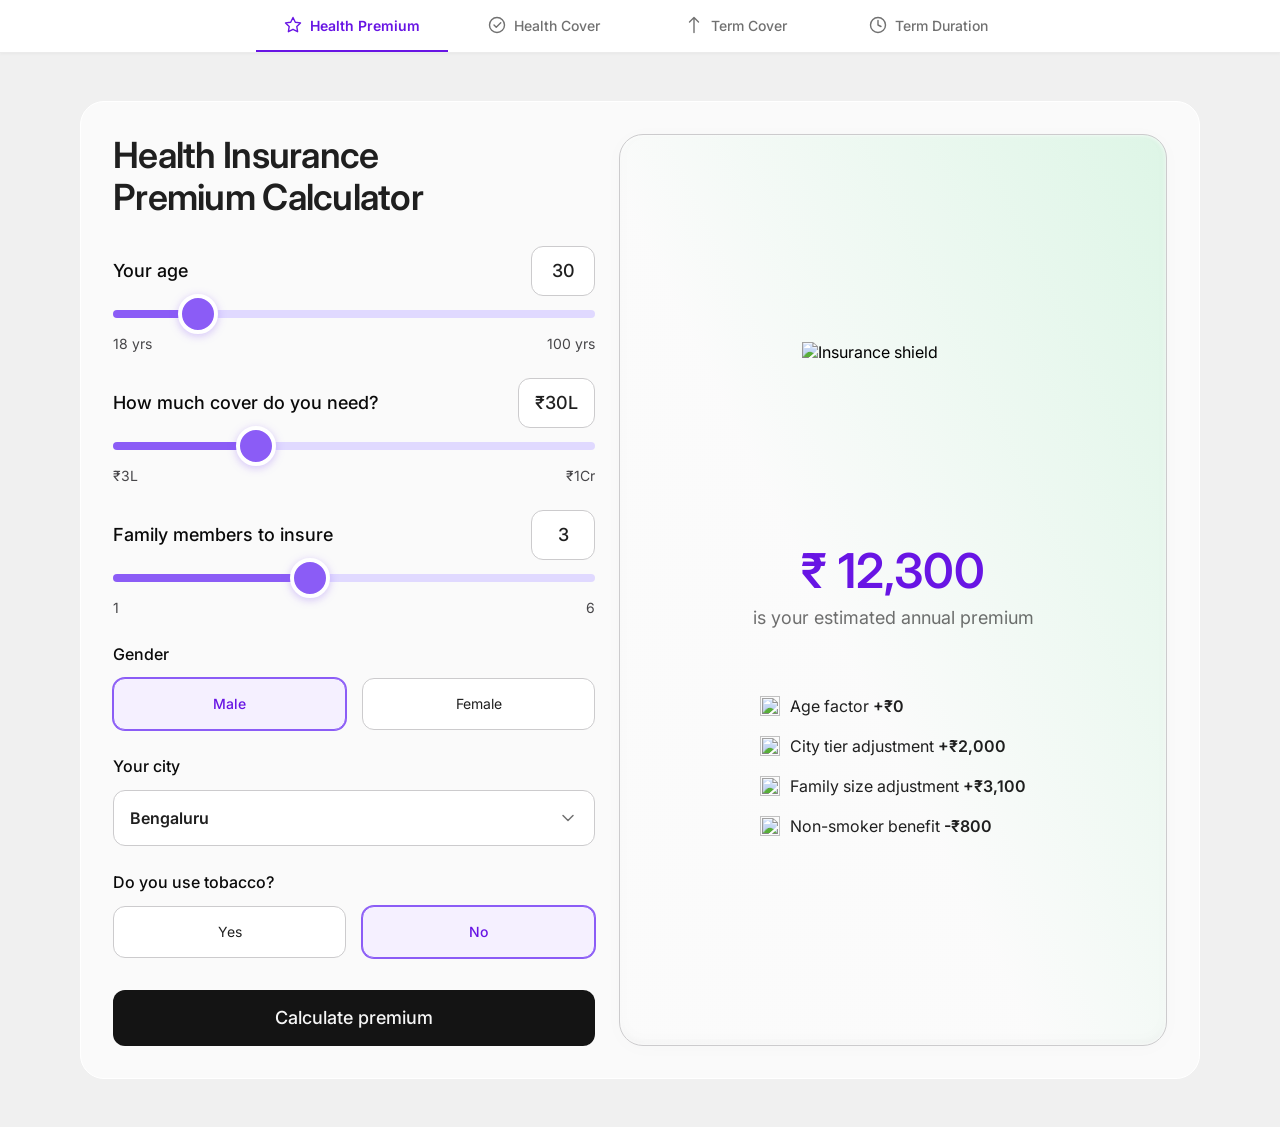
==== index.html @ 154fe6bd "Add tabbed navigation to separate calculators into distinct views Co-authored-by: Cursor <cursoragen" ====
<!DOCTYPE html>
<html lang="en">
<head>
  <meta charset="UTF-8">
  <meta name="viewport" content="width=device-width, initial-scale=1.0">
  <title>Insurance Calculators | Find the Right Cover for You</title>
  <link rel="preconnect" href="https://fonts.googleapis.com">
  <link rel="preconnect" href="https://fonts.gstatic.com" crossorigin>
  <link href="https://fonts.googleapis.com/css2?family=Inter:wght@400;500;600;700&display=swap" rel="stylesheet">
  <link rel="stylesheet" href="fonts.css">
  <link rel="stylesheet" href="styles.css">
</head>
<body>

  <div class="tab-container">
    <nav class="tab-nav">
      <div class="tab-nav-inner">
        <button class="tab-btn active" data-tab="calc1">
          <svg width="18" height="18" viewBox="0 0 18 18" fill="none"><path d="M9 1.5L11.3 6.2L16.5 6.9L12.8 10.5L13.6 15.7L9 13.3L4.4 15.7L5.2 10.5L1.5 6.9L6.7 6.2L9 1.5Z" stroke="currentColor" stroke-width="1.4" stroke-linecap="round" stroke-linejoin="round"/></svg>
          <span>Health Premium</span>
        </button>
        <button class="tab-btn" data-tab="calc2">
          <svg width="18" height="18" viewBox="0 0 18 18" fill="none"><path d="M9 16.5C13.1421 16.5 16.5 13.1421 16.5 9C16.5 4.85786 13.1421 1.5 9 1.5C4.85786 1.5 1.5 4.85786 1.5 9C1.5 13.1421 4.85786 16.5 9 16.5Z" stroke="currentColor" stroke-width="1.4"/><path d="M6 9L8.25 11.25L12.75 6.75" stroke="currentColor" stroke-width="1.4" stroke-linecap="round" stroke-linejoin="round"/></svg>
          <span>Health Cover</span>
        </button>
        <button class="tab-btn" data-tab="calc3">
          <svg width="18" height="18" viewBox="0 0 18 18" fill="none"><path d="M9 1.5V16.5M9 1.5L4.5 6M9 1.5L13.5 6" stroke="currentColor" stroke-width="1.4" stroke-linecap="round" stroke-linejoin="round"/></svg>
          <span>Term Cover</span>
        </button>
        <button class="tab-btn" data-tab="calc4">
          <svg width="18" height="18" viewBox="0 0 18 18" fill="none"><circle cx="9" cy="9" r="7.5" stroke="currentColor" stroke-width="1.4"/><path d="M9 4.5V9L12 10.5" stroke="currentColor" stroke-width="1.4" stroke-linecap="round" stroke-linejoin="round"/></svg>
          <span>Term Duration</span>
        </button>
      </div>
    </nav>

    <div class="tab-content">
  <!-- ========== CALCULATOR 1: Health Insurance Calculator ========== -->
  <section class="calculator-section active" id="calc1">
    <div class="calculator-wrapper">
      <div class="calculator-container">
        <div class="input-panel">
          <h1 class="calculator-title">Health Insurance<br>Premium Calculator</h1>

          <div class="slider-group">
            <div class="slider-header">
              <label class="slider-label">Your age</label>
              <div class="slider-value-box"><span id="c1-ageValue">30</span></div>
            </div>
            <div class="slider-track-wrapper">
              <input type="range" id="c1-ageSlider" min="18" max="100" value="30" class="custom-slider">
            </div>
            <div class="slider-range"><span>18 yrs</span><span>100 yrs</span></div>
          </div>

          <div class="slider-group">
            <div class="slider-header">
              <label class="slider-label">How much cover do you need?</label>
              <div class="slider-value-box"><span id="c1-coverValue">₹30L</span></div>
            </div>
            <div class="slider-track-wrapper">
              <input type="range" id="c1-coverSlider" min="3" max="100" value="30" class="custom-slider">
            </div>
            <div class="slider-range"><span>₹3L</span><span>₹1Cr</span></div>
          </div>

          <div class="slider-group">
            <div class="slider-header">
              <label class="slider-label">Family members to insure</label>
              <div class="slider-value-box"><span id="c1-familyValue">3</span></div>
            </div>
            <div class="slider-track-wrapper">
              <input type="range" id="c1-familySlider" min="1" max="6" value="3" class="custom-slider">
            </div>
            <div class="slider-range"><span>1</span><span>6</span></div>
          </div>

          <div class="option-group">
            <label class="option-label">Gender</label>
            <div class="toggle-buttons">
              <button class="toggle-btn active" data-calc="c1" data-group="gender" data-value="male">Male</button>
              <button class="toggle-btn" data-calc="c1" data-group="gender" data-value="female">Female</button>
            </div>
          </div>

          <div class="option-group">
            <label class="option-label">Your city</label>
            <div class="searchable-select" id="c1-citySelect" data-value="bengaluru">
              <div class="searchable-select-trigger">
                <span class="searchable-select-text">Bengaluru</span>
                <svg class="select-chevron" width="20" height="20" viewBox="0 0 20 20" fill="none"><path d="M5 7.5L10 12.5L15 7.5" stroke="currentColor" stroke-width="1.5" stroke-linecap="round" stroke-linejoin="round"/></svg>
              </div>
              <div class="searchable-select-dropdown">
                <div class="searchable-select-search">
                  <svg width="16" height="16" viewBox="0 0 16 16" fill="none"><circle cx="7" cy="7" r="5.5" stroke="currentColor" stroke-width="1.5"/><path d="M11 11L14 14" stroke="currentColor" stroke-width="1.5" stroke-linecap="round"/></svg>
                  <input type="text" placeholder="Search city..." class="searchable-select-input">
                </div>
                <ul class="searchable-select-options">
                  <li data-value="bengaluru">Bengaluru</li>
                  <li data-value="mumbai">Mumbai</li>
                  <li data-value="delhi">Delhi</li>
                  <li data-value="chennai">Chennai</li>
                  <li data-value="hyderabad">Hyderabad</li>
                  <li data-value="kolkata">Kolkata</li>
                  <li data-value="pune">Pune</li>
                  <li data-value="ahmedabad">Ahmedabad</li>
                  <li data-value="jaipur">Jaipur</li>
                  <li data-value="other">Other</li>
                </ul>
                <p class="searchable-select-no-results">No cities found</p>
              </div>
            </div>
          </div>

          <div class="option-group">
            <label class="option-label">Do you use tobacco?</label>
            <div class="toggle-buttons">
              <button class="toggle-btn" data-calc="c1" data-group="tobacco" data-value="yes">Yes</button>
              <button class="toggle-btn active" data-calc="c1" data-group="tobacco" data-value="no">No</button>
            </div>
          </div>

          <button class="cta-button" data-calc="c1">Calculate premium</button>
        </div>

        <div class="results-panel">
          <div class="results-content">
            <div class="shield-icon">
              <img src="Porting.svg" alt="Insurance shield" width="182" height="182">
            </div>
            <div class="premium-display">
              <p class="premium-amount" id="c1-premiumAmount">₹ 13,700</p>
              <p class="premium-subtitle">is your estimated annual premium</p>
            </div>
            <img class="results-divider" src="divider.svg" alt="">
            <div class="breakdown-list">
              <div class="breakdown-item">
                <img class="breakdown-star" src="star.svg" alt="" width="20" height="20">
                <span class="breakdown-text">Age factor <strong id="c1-ageImpact">+₹2,400</strong></span>
              </div>
              <div class="breakdown-item">
                <img class="breakdown-star" src="star.svg" alt="" width="20" height="20">
                <span class="breakdown-text">City tier adjustment <strong id="c1-cityImpact">+₹1,200</strong></span>
              </div>
              <div class="breakdown-item">
                <img class="breakdown-star" src="star.svg" alt="" width="20" height="20">
                <span class="breakdown-text">Family size adjustment <strong id="c1-familyImpact">+₹3,100</strong></span>
              </div>
              <div class="breakdown-item">
                <img class="breakdown-star" src="star.svg" alt="" width="20" height="20">
                <span class="breakdown-text" id="c1-smokerText">Non-smoker benefit <strong id="c1-smokerImpact">-₹800</strong></span>
              </div>
            </div>
          </div>
        </div>
      </div>
    </div>
  </section>

  <!-- ========== CALCULATOR 2: Health Cover Recommendation ========== -->
  <section class="calculator-section" id="calc2">
    <div class="calculator-wrapper">
      <div class="calculator-container">
        <div class="input-panel">
          <h1 class="calculator-title">Health Cover<br>Recommendation</h1>

          <div class="slider-group">
            <div class="slider-header">
              <label class="slider-label">Your age</label>
              <div class="slider-value-box"><span id="c2-ageValue">30</span></div>
            </div>
            <div class="slider-track-wrapper">
              <input type="range" id="c2-ageSlider" min="18" max="100" value="30" class="custom-slider">
            </div>
            <div class="slider-range"><span>18 yrs</span><span>100 yrs</span></div>
          </div>

          <div class="slider-group">
            <div class="slider-header">
              <label class="slider-label">Annual income</label>
              <div class="slider-value-box"><span id="c2-incomeValue">₹30L</span></div>
            </div>
            <div class="slider-track-wrapper">
              <input type="range" id="c2-incomeSlider" min="1" max="100" value="30" class="custom-slider">
            </div>
            <div class="slider-range"><span>₹1L</span><span>₹1Cr</span></div>
          </div>

          <div class="slider-group">
            <div class="slider-header">
              <label class="slider-label">Family members to cover</label>
              <div class="slider-value-box"><span id="c2-familyValue">2</span></div>
            </div>
            <div class="slider-track-wrapper">
              <input type="range" id="c2-familySlider" min="1" max="6" value="2" class="custom-slider">
            </div>
            <div class="slider-range"><span>1</span><span>6</span></div>
          </div>

          <div class="slider-group">
            <div class="slider-header">
              <label class="slider-label">Current health cover</label>
              <div class="slider-value-box"><span id="c2-existingValue">₹30L</span></div>
            </div>
            <div class="slider-track-wrapper">
              <input type="range" id="c2-existingSlider" min="0" max="100" value="30" class="custom-slider">
            </div>
            <div class="slider-range"><span>₹0</span><span>₹1Cr</span></div>
          </div>

          <div class="slider-group">
            <div class="slider-header">
              <label class="slider-label">Employer-provided cover</label>
              <div class="slider-value-box"><span id="c2-companyValue">₹5L</span></div>
            </div>
            <div class="slider-track-wrapper">
              <input type="range" id="c2-companySlider" min="0" max="100" value="5" class="custom-slider">
            </div>
            <div class="slider-range"><span>₹0</span><span>₹1Cr</span></div>
          </div>

          <div class="option-group">
            <label class="option-label">Your city</label>
            <div class="searchable-select" id="c2-citySelect" data-value="bengaluru">
              <div class="searchable-select-trigger">
                <span class="searchable-select-text">Bengaluru</span>
                <svg class="select-chevron" width="20" height="20" viewBox="0 0 20 20" fill="none"><path d="M5 7.5L10 12.5L15 7.5" stroke="currentColor" stroke-width="1.5" stroke-linecap="round" stroke-linejoin="round"/></svg>
              </div>
              <div class="searchable-select-dropdown">
                <div class="searchable-select-search">
                  <svg width="16" height="16" viewBox="0 0 16 16" fill="none"><circle cx="7" cy="7" r="5.5" stroke="currentColor" stroke-width="1.5"/><path d="M11 11L14 14" stroke="currentColor" stroke-width="1.5" stroke-linecap="round"/></svg>
                  <input type="text" placeholder="Search city..." class="searchable-select-input">
                </div>
                <ul class="searchable-select-options">
                  <li data-value="bengaluru">Bengaluru</li>
                  <li data-value="mumbai">Mumbai</li>
                  <li data-value="delhi">Delhi</li>
                  <li data-value="chennai">Chennai</li>
                  <li data-value="hyderabad">Hyderabad</li>
                  <li data-value="kolkata">Kolkata</li>
                  <li data-value="pune">Pune</li>
                  <li data-value="ahmedabad">Ahmedabad</li>
                  <li data-value="jaipur">Jaipur</li>
                  <li data-value="other">Other</li>
                </ul>
                <p class="searchable-select-no-results">No cities found</p>
              </div>
            </div>
          </div>

          <div class="option-group">
            <label class="option-label">Do you use tobacco?</label>
            <div class="toggle-buttons">
              <button class="toggle-btn" data-calc="c2" data-group="tobacco" data-value="yes">Yes</button>
              <button class="toggle-btn active" data-calc="c2" data-group="tobacco" data-value="no">No</button>
            </div>
          </div>

          <button class="cta-button" data-calc="c2">Get recommendation</button>
        </div>

        <div class="results-panel">
          <div class="results-content">
            <div class="shield-icon">
              <img src="Porting.svg" alt="Insurance shield" width="182" height="182">
            </div>
            <div class="premium-display">
              <p class="premium-amount" id="c2-premiumAmount">₹ 13,700</p>
              <p class="premium-subtitle">is your estimated annual premium</p>
            </div>
            <img class="results-divider" src="divider.svg" alt="">
            <div class="breakdown-list">
              <div class="breakdown-item">
                <img class="breakdown-star" src="star.svg" alt="" width="20" height="20">
                <span class="breakdown-text">Age factor <strong id="c2-ageImpact">+₹2,400</strong></span>
              </div>
              <div class="breakdown-item">
                <img class="breakdown-star" src="star.svg" alt="" width="20" height="20">
                <span class="breakdown-text">City tier adjustment <strong id="c2-cityImpact">+₹1,200</strong></span>
              </div>
              <div class="breakdown-item">
                <img class="breakdown-star" src="star.svg" alt="" width="20" height="20">
                <span class="breakdown-text">Family size adjustment <strong id="c2-familyImpact">+₹3,100</strong></span>
              </div>
              <div class="breakdown-item">
                <img class="breakdown-star" src="star.svg" alt="" width="20" height="20">
                <span class="breakdown-text" id="c2-smokerText">Non-smoker benefit <strong id="c2-smokerImpact">-₹800</strong></span>
              </div>
            </div>
          </div>
        </div>
      </div>
    </div>
  </section>

  <!-- ========== CALCULATOR 3: Term Cover Recommendation ========== -->
  <section class="calculator-section" id="calc3">
    <div class="calculator-wrapper">
      <div class="calculator-container">
        <div class="input-panel">
          <h1 class="calculator-title">Term Cover<br>Recommendation</h1>

          <div class="slider-group">
            <div class="slider-header">
              <label class="slider-label">Your age</label>
              <div class="slider-value-box"><span id="c3-ageValue">30</span></div>
            </div>
            <div class="slider-track-wrapper">
              <input type="range" id="c3-ageSlider" min="18" max="100" value="30" class="custom-slider">
            </div>
            <div class="slider-range"><span>18 yrs</span><span>100 yrs</span></div>
          </div>

          <div class="slider-group">
            <div class="slider-header">
              <label class="slider-label">Annual income</label>
              <div class="slider-value-box"><span id="c3-incomeValue">₹5L</span></div>
            </div>
            <div class="slider-track-wrapper">
              <input type="range" id="c3-incomeSlider" min="0" max="100" value="5" class="custom-slider">
            </div>
            <div class="slider-range"><span>₹0</span><span>₹1Cr</span></div>
          </div>

          <div class="slider-group">
            <div class="slider-header">
              <label class="slider-label">Monthly household expenses</label>
              <div class="slider-value-box"><span id="c3-expensesValue">₹10,000</span></div>
            </div>
            <div class="slider-track-wrapper">
              <input type="range" id="c3-expensesSlider" min="5000" max="100000" value="10000" step="1000" class="custom-slider">
            </div>
            <div class="slider-range"><span>₹5,000</span><span>₹1L</span></div>
          </div>

          <div class="slider-group">
            <div class="slider-header">
              <label class="slider-label">Number of dependents</label>
              <div class="slider-value-box"><span id="c3-dependentsValue">2</span></div>
            </div>
            <div class="slider-track-wrapper">
              <input type="range" id="c3-dependentsSlider" min="1" max="6" value="2" class="custom-slider">
            </div>
            <div class="slider-range"><span>1</span><span>6</span></div>
          </div>

          <div class="slider-group">
            <div class="slider-header">
              <label class="slider-label">Existing term cover</label>
              <div class="slider-value-box"><span id="c3-existingValue">₹30L</span></div>
            </div>
            <div class="slider-track-wrapper">
              <input type="range" id="c3-existingSlider" min="0" max="100" value="30" class="custom-slider">
            </div>
            <div class="slider-range"><span>₹0</span><span>₹1Cr</span></div>
          </div>

          <div class="slider-group">
            <div class="slider-header">
              <label class="slider-label">Outstanding liabilities/loans</label>
              <div class="slider-value-box"><span id="c3-liabilitiesValue">₹2L</span></div>
            </div>
            <div class="slider-track-wrapper">
              <input type="range" id="c3-liabilitiesSlider" min="0" max="100" value="2" class="custom-slider">
            </div>
            <div class="slider-range"><span>₹0</span><span>₹1Cr</span></div>
          </div>

          <div class="option-group">
            <label class="option-label">What are your financial goals?</label>
            <div class="toggle-buttons multi-select-grid">
              <button class="toggle-btn multi-btn active" data-calc="c3" data-group="goals" data-value="education">Education</button>
              <button class="toggle-btn multi-btn" data-calc="c3" data-group="goals" data-value="marriages">Marriages</button>
              <button class="toggle-btn multi-btn" data-calc="c3" data-group="goals" data-value="kids">Kids</button>
              <button class="toggle-btn multi-btn" data-calc="c3" data-group="goals" data-value="others">Others</button>
            </div>
          </div>

          <button class="cta-button" data-calc="c3">Calculate cover</button>
        </div>

        <div class="results-panel">
          <div class="results-content">
            <div class="shield-icon">
              <img src="Porting.svg" alt="Insurance shield" width="182" height="182">
            </div>
            <div class="premium-display">
              <p class="premium-amount" id="c3-premiumAmount">₹ 13,700</p>
              <p class="premium-subtitle">is your estimated annual premium</p>
            </div>
            <img class="results-divider" src="divider.svg" alt="">
            <div class="breakdown-list">
              <div class="breakdown-item">
                <img class="breakdown-star" src="star.svg" alt="" width="20" height="20">
                <span class="breakdown-text">Age factor <strong id="c3-ageImpact">+₹2,400</strong></span>
              </div>
              <div class="breakdown-item">
                <img class="breakdown-star" src="star.svg" alt="" width="20" height="20">
                <span class="breakdown-text">Cover amount adjustment <strong id="c3-cityImpact">+₹1,200</strong></span>
              </div>
              <div class="breakdown-item">
                <img class="breakdown-star" src="star.svg" alt="" width="20" height="20">
                <span class="breakdown-text">Dependent coverage <strong id="c3-familyImpact">+₹3,100</strong></span>
              </div>
              <div class="breakdown-item">
                <img class="breakdown-star" src="star.svg" alt="" width="20" height="20">
                <span class="breakdown-text" id="c3-smokerText">Liability adjustment <strong id="c3-smokerImpact">+₹400</strong></span>
              </div>
            </div>
          </div>
        </div>
      </div>
    </div>
  </section>

  <!-- ========== CALCULATOR 4: Term Duration Helper ========== -->
  <section class="calculator-section" id="calc4">
    <div class="calculator-wrapper">
      <div class="calculator-container">
        <div class="input-panel">
          <h1 class="calculator-title">Term Duration<br>Helper</h1>

          <div class="slider-group">
            <div class="slider-header">
              <label class="slider-label">Your age</label>
              <div class="slider-value-box"><span id="c4-ageValue">30</span></div>
            </div>
            <div class="slider-track-wrapper">
              <input type="range" id="c4-ageSlider" min="18" max="100" value="30" class="custom-slider">
            </div>
            <div class="slider-range"><span>18 yrs</span><span>100 yrs</span></div>
          </div>

          <div class="slider-group">
            <div class="slider-header">
              <label class="slider-label">Number of dependents</label>
              <div class="slider-value-box"><span id="c4-dependentsValue">2</span></div>
            </div>
            <div class="slider-track-wrapper">
              <input type="range" id="c4-dependentsSlider" min="1" max="6" value="2" class="custom-slider">
            </div>
            <div class="slider-range"><span>1</span><span>6</span></div>
          </div>

          <div class="slider-group">
            <div class="slider-header">
              <label class="slider-label">Outstanding liabilities/loans</label>
              <div class="slider-value-box"><span id="c4-liabilitiesValue">₹2L</span></div>
            </div>
            <div class="slider-track-wrapper">
              <input type="range" id="c4-liabilitiesSlider" min="0" max="100" value="2" class="custom-slider">
            </div>
            <div class="slider-range"><span>₹0</span><span>₹1Cr</span></div>
          </div>

          <div class="slider-group">
            <div class="slider-header">
              <label class="slider-label">Annual income</label>
              <div class="slider-value-box"><span id="c4-incomeValue">₹5L</span></div>
            </div>
            <div class="slider-track-wrapper">
              <input type="range" id="c4-incomeSlider" min="0" max="100" value="5" class="custom-slider">
            </div>
            <div class="slider-range"><span>₹0</span><span>₹1Cr</span></div>
          </div>

          <div class="slider-group">
            <div class="slider-header">
              <label class="slider-label">Monthly household expenses</label>
              <div class="slider-value-box"><span id="c4-expensesValue">₹10,000</span></div>
            </div>
            <div class="slider-track-wrapper">
              <input type="range" id="c4-expensesSlider" min="5000" max="100000" value="10000" step="1000" class="custom-slider">
            </div>
            <div class="slider-range"><span>₹5,000</span><span>₹1L</span></div>
          </div>

          <div class="slider-group">
            <div class="slider-header">
              <label class="slider-label">Planned retirement age</label>
              <div class="slider-value-box"><span id="c4-retireValue">55 yrs</span></div>
            </div>
            <div class="slider-track-wrapper">
              <input type="range" id="c4-retireSlider" min="40" max="60" value="55" class="custom-slider">
            </div>
            <div class="slider-range"><span>40 yrs</span><span>60 yrs</span></div>
          </div>

          <button class="cta-button" data-calc="c4">Calculate duration</button>
        </div>

        <div class="results-panel">
          <div class="results-content">
            <div class="shield-icon shield-icon-large">
              <img src="Porting.svg" alt="Insurance shield" width="182" height="182">
            </div>
            <div class="premium-display">
              <p class="premium-amount" id="c4-yearsAmount">25 years</p>
              <p class="premium-subtitle">is your recommended term insurance duration</p>
            </div>
            <img class="results-divider" src="divider.svg" alt="">
            <div class="breakdown-list breakdown-list-duration">
              <div class="breakdown-item">
                <img class="breakdown-star" src="star.svg" alt="" width="20" height="20">
                <span class="breakdown-text" id="c4-point1">Covers your earning years until retirement at <strong>55</strong></span>
              </div>
              <div class="breakdown-item">
                <img class="breakdown-star" src="star.svg" alt="" width="20" height="20">
                <span class="breakdown-text">Secures your dependents while they rely on your income</span>
              </div>
              <div class="breakdown-item">
                <img class="breakdown-star" src="star.svg" alt="" width="20" height="20">
                <span class="breakdown-text">Ensures all outstanding loans are settled within the cover period</span>
              </div>
            </div>
          </div>
        </div>
      </div>
    </div>
  </section>

    </div>
  </div>

  <script src="script.js"></script>
</body>
</html>
---- styles.css ----
/* Font Face - Euclid Circular B */
@font-face {
  font-family: 'Euclid Circular B';
  src: url('Font/EuclidCircularB-Light.ttf') format('truetype');
  font-weight: 300;
  font-style: normal;
}

@font-face {
  font-family: 'Euclid Circular B';
  src: url('Font/EuclidCircularB-LightItalic.ttf') format('truetype');
  font-weight: 300;
  font-style: italic;
}

@font-face {
  font-family: 'Euclid Circular B';
  src: url('Font/EuclidCircularB-Regular.ttf') format('truetype');
  font-weight: 400;
  font-style: normal;
}

@font-face {
  font-family: 'Euclid Circular B';
  src: url('Font/EuclidCircularB-RegularItalic.ttf') format('truetype');
  font-weight: 400;
  font-style: italic;
}

@font-face {
  font-family: 'Euclid Circular B';
  src: url('Font/EuclidCircularB-Medium.ttf') format('truetype');
  font-weight: 500;
  font-style: normal;
}

@font-face {
  font-family: 'Euclid Circular B';
  src: url('Font/EuclidCircularB-MediumItalic.ttf') format('truetype');
  font-weight: 500;
  font-style: italic;
}

@font-face {
  font-family: 'Euclid Circular B';
  src: url('Font/EuclidCircularB-Semibold.ttf') format('truetype');
  font-weight: 600;
  font-style: normal;
}

@font-face {
  font-family: 'Euclid Circular B';
  src: url('Font/EuclidCircularB-SemiboldItalic.ttf') format('truetype');
  font-weight: 600;
  font-style: italic;
}

@font-face {
  font-family: 'Euclid Circular B';
  src: url('Font/EuclidCircularB-Bold.ttf') format('truetype');
  font-weight: 700;
  font-style: normal;
}

@font-face {
  font-family: 'Euclid Circular B';
  src: url('Font/EuclidCircularB-BoldItalic.ttf') format('truetype');
  font-weight: 700;
  font-style: italic;
}

/* Reset & Base */
*,
*::before,
*::after {
  margin: 0;
  padding: 0;
  box-sizing: border-box;
}

:root {
  --primary-200: #8B5CF6;
  --primary-300: #6815E4;
  --primary-50: #E0D9FF;
  --surface-elevated: #FAFAFA;
  --surface-overlay: #FFFFFF;
  --surface-static: #141414;
  --border-secondary: #CCCBCD;
  --text-primary: rgba(0, 0, 0, 0.88);
  --text-secondary: rgba(0, 0, 0, 0.56);
  --text-on-dark: rgba(255, 255, 255, 0.96);
  --font-family: 'Euclid Circular B', 'Inter', sans-serif;
  --radius-xl: 12px;
  --radius-3xl: 20px;
  --radius-4xl: 24px;

  /* Spacing scale */
  --space-4: 4px;
  --space-8: 8px;
  --space-12: 12px;
  --space-16: 16px;
  --space-20: 20px;
  --space-24: 24px;
  --space-32: 32px;
  --space-40: 40px;
}

html {
  scroll-behavior: smooth;
}

body {
  font-family: var(--font-family);
  background: #f0f0f0;
  -webkit-font-smoothing: antialiased;
  -moz-osx-font-smoothing: grayscale;
}

/* ==========================================
   Tab Navigation
   ========================================== */

.tab-container {
  min-height: 100vh;
  display: flex;
  flex-direction: column;
}

.tab-nav {
  position: sticky;
  top: 0;
  z-index: 200;
  background: var(--surface-overlay);
  border-bottom: 1px solid rgba(0, 0, 0, 0.08);
  box-shadow: 0 1px 3px rgba(0, 0, 0, 0.04);
}

.tab-nav-inner {
  display: flex;
  max-width: 800px;
  margin: 0 auto;
  padding: 0 16px;
}

.tab-btn {
  flex: 1;
  display: flex;
  align-items: center;
  justify-content: center;
  gap: 8px;
  padding: 16px 12px;
  background: none;
  border: none;
  border-bottom: 2px solid transparent;
  font-family: var(--font-family);
  font-size: 14px;
  font-weight: 500;
  color: var(--text-secondary);
  cursor: pointer;
  transition: color 0.2s ease, border-color 0.2s ease;
  white-space: nowrap;
  -webkit-tap-highlight-color: transparent;
}

.tab-btn:hover {
  color: var(--text-primary);
}

.tab-btn.active {
  color: var(--primary-300);
  font-weight: 600;
  border-bottom-color: var(--primary-300);
}

.tab-btn svg {
  flex-shrink: 0;
}

.tab-content {
  flex: 1;
}

/* ==========================================
   Section Layout
   ========================================== */

.calculator-section {
  display: none;
  align-items: center;
  justify-content: center;
  min-height: calc(100vh - 55px);
  padding: 48px 24px;
}

.calculator-section.active {
  display: flex;
}

/* ==========================================
   Main Container
   ========================================== */

.calculator-wrapper {
  width: 100%;
  max-width: 1120px;
}

.calculator-container {
  display: flex;
  gap: var(--space-24);
  align-items: stretch;
  padding: var(--space-32);
  background: var(--surface-elevated);
  border: 1px solid white;
  border-radius: var(--radius-4xl);
  backdrop-filter: blur(24px);
}

/* ==========================================
   Left Panel — Inputs
   ========================================== */

.input-panel {
  flex: 1;
  display: flex;
  flex-direction: column;
  gap: var(--space-24);
  min-width: 0;
}

.calculator-title {
  font-size: 36px;
  font-weight: 600;
  line-height: 42px;
  color: var(--text-primary);
  letter-spacing: -0.02em;
  margin-bottom: var(--space-4);
}

/* ==========================================
   Slider Groups
   ========================================== */

.slider-group {
  display: flex;
  flex-direction: column;
  gap: var(--space-4);
}

.slider-header {
  display: flex;
  align-items: center;
  justify-content: space-between;
  gap: var(--space-16);
  min-height: 50px;
}

.slider-label {
  font-size: 18px;
  font-weight: 500;
  line-height: 24px;
  color: #0A0A0A;
}

.slider-value-box {
  display: flex;
  align-items: center;
  justify-content: center;
  padding: 10px 16px;
  height: 50px;
  min-width: 64px;
  background: var(--surface-overlay);
  border: 1px solid var(--border-secondary);
  border-radius: var(--radius-xl);
  font-size: 18px;
  font-weight: 500;
  line-height: 24px;
  color: var(--text-primary);
  white-space: nowrap;
}

/* ==========================================
   Custom Range Slider
   ========================================== */

.slider-track-wrapper {
  padding: 10px 0;
  display: flex;
  align-items: center;
}

.custom-slider {
  -webkit-appearance: none;
  appearance: none;
  width: 100%;
  height: 8px;
  border-radius: var(--radius-3xl);
  outline: none;
  cursor: pointer;
  background: linear-gradient(
    to right,
    var(--primary-200) 0%,
    var(--primary-200) var(--slider-progress, 15%),
    var(--primary-50) var(--slider-progress, 15%),
    var(--primary-50) 100%
  );
}

.custom-slider::-webkit-slider-thumb {
  -webkit-appearance: none;
  appearance: none;
  width: 40px;
  height: 40px;
  border-radius: 50%;
  background: var(--primary-200);
  cursor: pointer;
  border: 4px solid white;
  box-shadow: 0 2px 8px rgba(139, 92, 246, 0.35);
  transition: box-shadow 0.2s ease;
}

.custom-slider::-webkit-slider-thumb:hover {
  box-shadow: 0 2px 14px rgba(139, 92, 246, 0.5);
}

.custom-slider::-webkit-slider-thumb:active {
  box-shadow: 0 2px 18px rgba(139, 92, 246, 0.65);
}

.custom-slider::-moz-range-thumb {
  width: 40px;
  height: 40px;
  border-radius: 50%;
  background: var(--primary-200);
  cursor: pointer;
  border: 4px solid white;
  box-shadow: 0 2px 8px rgba(139, 92, 246, 0.35);
}

.custom-slider::-moz-range-track {
  height: 8px;
  border-radius: var(--radius-3xl);
  background: var(--primary-50);
}

.custom-slider::-moz-range-progress {
  height: 8px;
  border-radius: var(--radius-3xl);
  background: var(--primary-200);
}

.slider-range {
  display: flex;
  justify-content: space-between;
  font-size: 14px;
  font-weight: 400;
  line-height: 20px;
  color: #474649;
  padding-top: 2px;
}

/* ==========================================
   Option Groups (Gender, Tobacco, City)
   ========================================== */

.option-group {
  display: flex;
  flex-direction: column;
  gap: var(--space-12);
}

.option-label {
  font-size: 16px;
  font-weight: 500;
  line-height: 24px;
  color: #0A0A0A;
}

.toggle-buttons {
  display: flex;
  gap: var(--space-16);
}

.toggle-btn {
  flex: 1;
  height: 52px;
  display: flex;
  align-items: center;
  justify-content: center;
  background: var(--surface-overlay);
  border: 1px solid var(--border-secondary);
  border-radius: var(--radius-xl);
  font-family: var(--font-family);
  font-size: 14px;
  font-weight: 400;
  line-height: 20px;
  color: var(--text-primary);
  cursor: pointer;
  transition: all 0.2s ease;
}

.toggle-btn:hover {
  border-color: var(--primary-200);
  background: #faf8ff;
}

.toggle-btn.active {
  border-color: var(--primary-200);
  background: #F5F0FF;
  color: var(--primary-300);
  font-weight: 500;
  box-shadow: 0 0 0 1px var(--primary-200);
}

/* Multi-select grid (future goals) */
.multi-select-grid {
  display: grid;
  grid-template-columns: 1fr 1fr;
  gap: var(--space-12);
}

.multi-btn {
  height: 46px;
  font-size: 14px;
}

/* ==========================================
   Select / Dropdown
   ========================================== */

.searchable-select {
  position: relative;
  width: 100%;
  z-index: 10;
}

.searchable-select.open {
  z-index: 50;
}

.searchable-select-trigger {
  display: flex;
  align-items: center;
  gap: 12px;
  width: 100%;
  height: 56px;
  padding: 0 16px;
  background: var(--surface-overlay);
  border: 1px solid var(--border-secondary);
  border-radius: var(--radius-xl);
  cursor: pointer;
  transition: border-color 0.2s ease, box-shadow 0.2s ease;
  -webkit-tap-highlight-color: transparent;
}

.searchable-select-trigger:hover {
  border-color: var(--primary-200);
}

.searchable-select.open .searchable-select-trigger {
  border-color: var(--primary-200);
  box-shadow: 0 0 0 1px var(--primary-200);
  border-bottom-left-radius: 0;
  border-bottom-right-radius: 0;
}

.searchable-select-text {
  flex: 1;
  min-width: 0;
  font-family: var(--font-family);
  font-size: 16px;
  font-weight: 600;
  line-height: 56px;
  color: var(--text-primary);
  overflow: hidden;
  text-overflow: ellipsis;
  white-space: nowrap;
}

.searchable-select-trigger .select-chevron {
  flex-shrink: 0;
  display: block;
  width: 20px;
  height: 20px;
  color: var(--text-secondary);
  transition: transform 0.25s ease, color 0.2s ease;
}

.searchable-select.open .searchable-select-trigger .select-chevron {
  transform: rotate(180deg);
  color: var(--primary-300);
}

.searchable-select-dropdown {
  display: none;
  position: absolute;
  top: 100%;
  left: -1px;
  right: -1px;
  background: var(--surface-overlay);
  border: 1px solid var(--primary-200);
  border-top: 1px solid rgba(0, 0, 0, 0.06);
  border-bottom-left-radius: var(--radius-xl);
  border-bottom-right-radius: var(--radius-xl);
  box-shadow: 0 12px 32px rgba(0, 0, 0, 0.1), 0 2px 6px rgba(0, 0, 0, 0.06);
  z-index: 100;
  overflow: hidden;
}

.searchable-select.open .searchable-select-dropdown {
  display: block;
  animation: dropdownSlideIn 0.2s ease;
}

@keyframes dropdownSlideIn {
  from { opacity: 0; transform: translateY(-2px); }
  to { opacity: 1; transform: translateY(0); }
}

.searchable-select-search {
  display: flex;
  align-items: center;
  gap: 10px;
  padding: 12px 16px;
  border-bottom: 1px solid rgba(0, 0, 0, 0.06);
  background: var(--surface-elevated);
  color: var(--text-secondary);
}

.searchable-select-search svg {
  flex-shrink: 0;
  opacity: 0.5;
}

.searchable-select-input {
  flex: 1;
  border: none;
  outline: none;
  background: transparent;
  font-family: var(--font-family);
  font-size: 14px;
  font-weight: 500;
  line-height: 20px;
  color: var(--text-primary);
}

.searchable-select-input::placeholder {
  color: var(--text-secondary);
  font-weight: 400;
}

.searchable-select-options {
  list-style: none;
  margin: 0;
  padding: 4px 0;
  max-height: 220px;
  overflow-y: auto;
}

.searchable-select-options li {
  display: flex;
  align-items: center;
  padding: 12px 16px;
  font-family: var(--font-family);
  font-size: 15px;
  font-weight: 500;
  color: var(--text-primary);
  cursor: pointer;
  transition: background-color 0.12s ease, color 0.12s ease;
  position: relative;
  -webkit-tap-highlight-color: transparent;
}

.searchable-select-options li:hover {
  background-color: var(--primary-50);
}

.searchable-select-options li:active {
  background-color: var(--primary-50);
}

.searchable-select-options li.selected {
  color: var(--primary-300);
  font-weight: 600;
  background-color: rgba(139, 92, 246, 0.06);
}

.searchable-select-options li.selected::after {
  content: '';
  position: absolute;
  right: 16px;
  width: 16px;
  height: 16px;
  background-image: url("data:image/svg+xml,%3Csvg xmlns='http://www.w3.org/2000/svg' width='16' height='16' viewBox='0 0 16 16' fill='none'%3E%3Cpath d='M3.5 8.5L6.5 11.5L12.5 5' stroke='%236815E4' stroke-width='1.8' stroke-linecap='round' stroke-linejoin='round'/%3E%3C/svg%3E");
  background-repeat: no-repeat;
  background-position: center;
}

.searchable-select-options li.hidden {
  display: none;
}

.searchable-select-no-results {
  padding: 20px 16px;
  text-align: center;
  font-family: var(--font-family);
  font-size: 14px;
  color: var(--text-secondary);
  display: none;
}

.searchable-select-options::-webkit-scrollbar {
  width: 5px;
}

.searchable-select-options::-webkit-scrollbar-track {
  background: transparent;
  margin: 4px 0;
}

.searchable-select-options::-webkit-scrollbar-thumb {
  background: var(--border-secondary);
  border-radius: 10px;
}

/* ==========================================
   CTA Button
   ========================================== */

.cta-button {
  width: 100%;
  height: 56px;
  display: flex;
  align-items: center;
  justify-content: center;
  background: var(--surface-static);
  border: none;
  border-radius: var(--radius-xl);
  font-family: var(--font-family);
  font-size: 18px;
  font-weight: 500;
  line-height: 28px;
  color: var(--text-on-dark);
  cursor: pointer;
  margin-top: var(--space-8);
  transition: all 0.2s ease;
}

.cta-button:hover {
  background: #2a2a2a;
  transform: translateY(-1px);
  box-shadow: 0 4px 12px rgba(0, 0, 0, 0.15);
}

.cta-button:active {
  transform: translateY(0);
  box-shadow: none;
}

/* ==========================================
   Right Panel — Results
   ========================================== */

.results-panel {
  flex: 1;
  display: flex;
  flex-direction: column;
  align-items: center;
  justify-content: center;
  padding: var(--space-32);
  border: 1px solid var(--border-secondary);
  border-radius: var(--radius-4xl);
  background: linear-gradient(244deg, rgba(74, 222, 128, 0.16) 0%, rgba(255, 255, 255, 0.16) 58%);
  box-shadow:
    0px 2px 20px 0px rgba(0, 0, 0, 0.02),
    inset 0px 0px 4px 0px rgba(255, 255, 255, 0.88),
    inset 0px -4px 16px 0px rgba(0, 0, 0, 0.02),
    inset 0px -4px 4px 0px rgba(0, 0, 0, 0.02);
  min-width: 0;
}

.results-content {
  display: flex;
  flex-direction: column;
  align-items: center;
  width: 100%;
}

/* Shield Icon */
.shield-icon {
  display: flex;
  align-items: center;
  justify-content: center;
  margin-bottom: var(--space-20);
}

.shield-icon img {
  width: 182px;
  height: 182px;
  object-fit: contain;
}

.shield-icon-large img {
  width: 200px;
  height: 200px;
}

/* Premium Display */
.premium-display {
  display: flex;
  flex-direction: column;
  align-items: center;
  gap: var(--space-8);
  margin-bottom: var(--space-32);
}

.premium-amount {
  font-size: 48px;
  font-weight: 600;
  line-height: 54px;
  color: var(--primary-300);
  transition: all 0.3s ease;
}

.premium-amount.updating {
  transform: scale(1.05);
  opacity: 0.7;
}

.premium-subtitle {
  font-size: 18px;
  font-weight: 400;
  line-height: 24px;
  color: var(--text-secondary);
  text-align: center;
}

/* Divider */
.results-divider {
  display: block;
  width: 100%;
  max-width: 344px;
  height: auto;
  margin-bottom: var(--space-32);
}

/* Breakdown List */
.breakdown-list {
  display: flex;
  flex-direction: column;
  gap: var(--space-16);
  align-self: center;
}

.breakdown-list-duration {
  gap: var(--space-20);
}

.breakdown-item {
  display: flex;
  align-items: flex-start;
  gap: 10px;
}

.breakdown-star {
  flex-shrink: 0;
  width: 20px;
  height: 20px;
  margin-top: 2px;
  object-fit: contain;
}

.breakdown-text {
  font-size: 16px;
  font-weight: 400;
  line-height: 24px;
  color: var(--text-primary);
}

.breakdown-text strong {
  font-weight: 600;
}

/* ==========================================
   Responsive — Tablet
   ========================================== */

@media (max-width: 900px) {
  .calculator-section {
    padding: 24px 16px;
    min-height: auto;
    align-items: flex-start;
  }

  .tab-btn {
    padding: 14px 8px;
    font-size: 13px;
  }

  .calculator-container {
    flex-direction: column;
    padding: var(--space-24);
    gap: var(--space-24);
  }

  .results-panel {
    padding: var(--space-32) var(--space-24);
  }

  .calculator-title {
    font-size: 28px;
    line-height: 34px;
    margin-bottom: 0;
  }

  .premium-amount {
    font-size: 40px;
    line-height: 48px;
  }

  .slider-label {
    font-size: 16px;
  }

  .slider-value-box {
    height: 46px;
    font-size: 16px;
    min-width: 58px;
  }

  .searchable-select-options li {
    padding: 13px 16px;
    min-height: 46px;
  }
}

/* ==========================================
   Responsive — Mobile
   ========================================== */

@media (max-width: 480px) {
  .tab-btn span {
    display: none;
  }

  .tab-btn {
    padding: 14px 16px;
    gap: 0;
  }

  .tab-btn svg {
    width: 22px;
    height: 22px;
  }

  .calculator-section {
    padding: 16px 12px;
  }

  .calculator-container {
    padding: var(--space-16);
    gap: var(--space-16);
  }

  .input-panel {
    gap: var(--space-20);
  }

  .toggle-buttons {
    gap: var(--space-12);
  }

  .multi-select-grid {
    gap: var(--space-8);
  }

  .calculator-title {
    font-size: 24px;
    line-height: 30px;
  }

  .premium-amount {
    font-size: 32px;
    line-height: 40px;
  }

  .breakdown-text {
    font-size: 14px;
    line-height: 20px;
  }

  .results-divider {
    max-width: 100%;
  }

  .slider-label {
    font-size: 14px;
  }

  .slider-value-box {
    font-size: 14px;
    padding: 8px 12px;
    height: 42px;
    min-width: 50px;
  }

  .slider-range {
    font-size: 13px;
  }

  .toggle-btn {
    height: 48px;
    font-size: 14px;
    min-width: 48px;
  }

  .multi-btn {
    height: 46px;
    min-width: 48px;
  }

  .searchable-select-trigger {
    height: 52px;
    padding: 0 14px;
  }

  .searchable-select-text {
    font-size: 15px;
    line-height: 52px;
  }

  .searchable-select-search {
    padding: 14px 14px;
  }

  .searchable-select-input {
    font-size: 16px;
  }

  .searchable-select-options li {
    padding: 14px 14px;
    font-size: 15px;
    min-height: 48px;
  }

  .searchable-select-options li.selected::after {
    right: 14px;
  }

  .cta-button {
    height: 52px;
    font-size: 16px;
  }

  .premium-subtitle {
    font-size: 15px;
  }

  .shield-icon img {
    width: 140px;
    height: 140px;
  }

  .shield-icon-large img {
    width: 150px;
    height: 150px;
  }

  .premium-display {
    margin-bottom: var(--space-24);
  }

  .results-divider {
    margin-bottom: var(--space-24);
  }
}
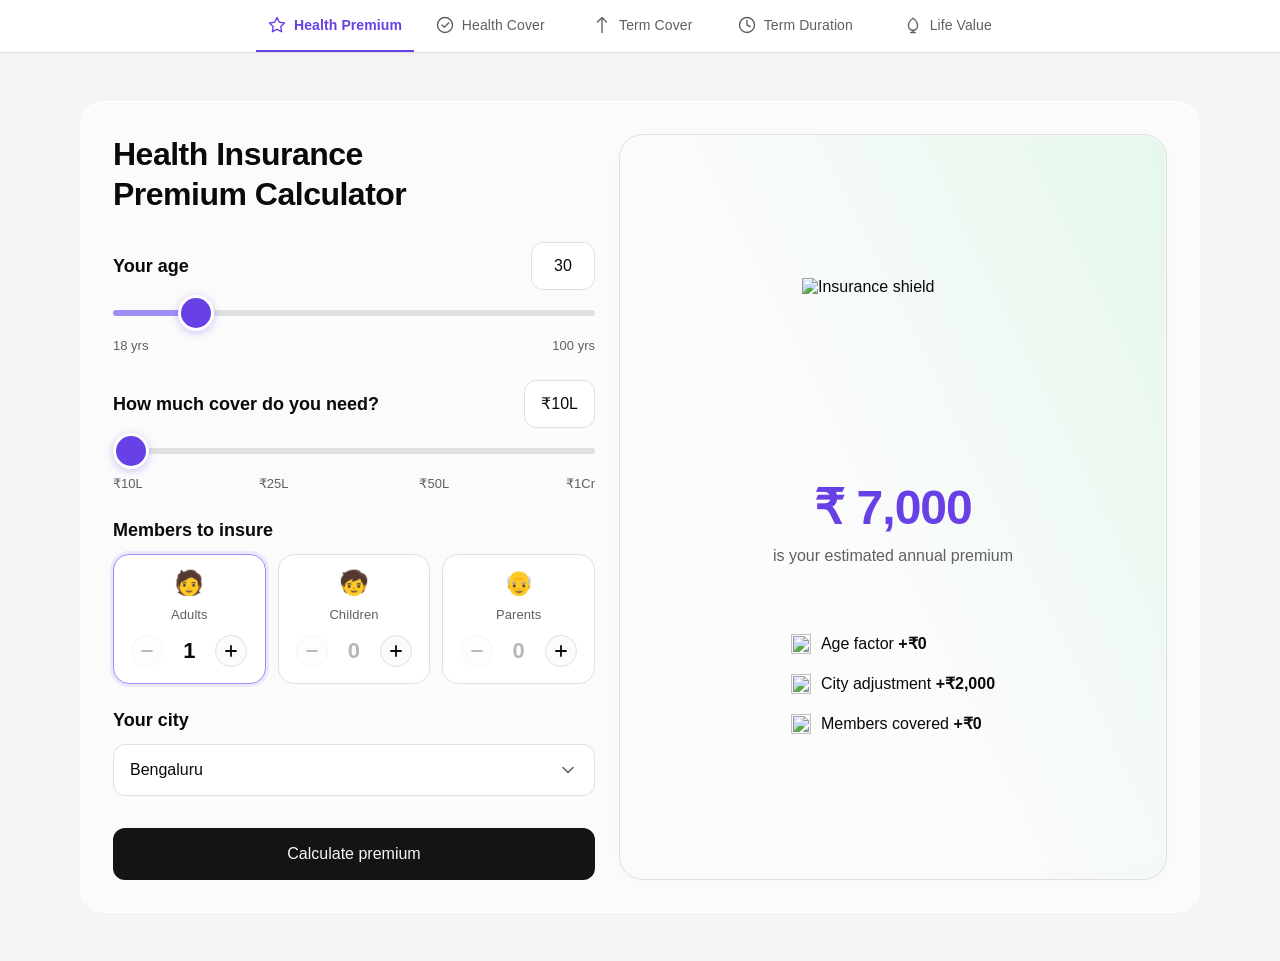
==== commit 42e5c640: "Redesign Members stepper as individual card tiles with icons Each member type (Adults/Children/Paren" ====
--- a/index.html
+++ b/index.html
@@ -31,6 +31,10 @@
           <svg width="18" height="18" viewBox="0 0 18 18" fill="none"><circle cx="9" cy="9" r="7.5" stroke="currentColor" stroke-width="1.4"/><path d="M9 4.5V9L12 10.5" stroke="currentColor" stroke-width="1.4" stroke-linecap="round" stroke-linejoin="round"/></svg>
           <span>Term Duration</span>
         </button>
+        <button class="tab-btn" data-tab="calc5">
+          <svg width="18" height="18" viewBox="0 0 18 18" fill="none"><path d="M9 2.25C9 2.25 4.5 5.25 4.5 9.75C4.5 12.2625 6.5025 14.25 9 14.25C11.4975 14.25 13.5 12.2625 13.5 9.75C13.5 5.25 9 2.25 9 2.25Z" stroke="currentColor" stroke-width="1.4" stroke-linecap="round" stroke-linejoin="round"/><path d="M9 14.25V16.5M6.75 16.5H11.25" stroke="currentColor" stroke-width="1.4" stroke-linecap="round"/></svg>
+          <span>Life Value</span>
+        </button>
       </div>
     </nav>
 
@@ -56,30 +60,49 @@
           <div class="slider-group">
             <div class="slider-header">
               <label class="slider-label">How much cover do you need?</label>
-              <div class="slider-value-box"><span id="c1-coverValue">₹30L</span></div>
-            </div>
-            <div class="slider-track-wrapper">
-              <input type="range" id="c1-coverSlider" min="3" max="100" value="30" class="custom-slider">
-            </div>
-            <div class="slider-range"><span>₹3L</span><span>₹1Cr</span></div>
-          </div>
-
-          <div class="slider-group">
-            <div class="slider-header">
-              <label class="slider-label">Family members to insure</label>
-              <div class="slider-value-box"><span id="c1-familyValue">3</span></div>
-            </div>
-            <div class="slider-track-wrapper">
-              <input type="range" id="c1-familySlider" min="1" max="6" value="3" class="custom-slider">
-            </div>
-            <div class="slider-range"><span>1</span><span>6</span></div>
+              <div class="slider-value-box"><span id="c1-coverValue">₹10L</span></div>
+            </div>
+            <div class="slider-track-wrapper">
+              <input type="range" id="c1-coverSlider" min="0" max="3" value="0" step="1" class="custom-slider">
+            </div>
+            <div class="slider-steps">
+              <span class="slider-step">₹10L</span>
+              <span class="slider-step">₹25L</span>
+              <span class="slider-step">₹50L</span>
+              <span class="slider-step">₹1Cr</span>
+            </div>
           </div>
 
           <div class="option-group">
-            <label class="option-label">Gender</label>
-            <div class="toggle-buttons">
-              <button class="toggle-btn active" data-calc="c1" data-group="gender" data-value="male">Male</button>
-              <button class="toggle-btn" data-calc="c1" data-group="gender" data-value="female">Female</button>
+            <label class="option-label">Members to insure</label>
+            <div class="member-stepper-group">
+              <div class="member-stepper">
+                <span class="member-stepper-icon">🧑</span>
+                <span class="member-stepper-label">Adults</span>
+                <div class="member-stepper-controls">
+                  <button class="stepper-btn" id="c1-adults-dec" aria-label="Decrease adults"><svg width="16" height="16" viewBox="0 0 16 16" fill="none"><path d="M3 8H13" stroke="currentColor" stroke-width="1.8" stroke-linecap="round"/></svg></button>
+                  <span class="stepper-value" id="c1-adults-val" data-zero="false">1</span>
+                  <button class="stepper-btn" id="c1-adults-inc" aria-label="Increase adults"><svg width="16" height="16" viewBox="0 0 16 16" fill="none"><path d="M8 3V13M3 8H13" stroke="currentColor" stroke-width="1.8" stroke-linecap="round"/></svg></button>
+                </div>
+              </div>
+              <div class="member-stepper">
+                <span class="member-stepper-icon">🧒</span>
+                <span class="member-stepper-label">Children</span>
+                <div class="member-stepper-controls">
+                  <button class="stepper-btn" id="c1-children-dec" aria-label="Decrease children"><svg width="16" height="16" viewBox="0 0 16 16" fill="none"><path d="M3 8H13" stroke="currentColor" stroke-width="1.8" stroke-linecap="round"/></svg></button>
+                  <span class="stepper-value" id="c1-children-val" data-zero="true">0</span>
+                  <button class="stepper-btn" id="c1-children-inc" aria-label="Increase children"><svg width="16" height="16" viewBox="0 0 16 16" fill="none"><path d="M8 3V13M3 8H13" stroke="currentColor" stroke-width="1.8" stroke-linecap="round"/></svg></button>
+                </div>
+              </div>
+              <div class="member-stepper">
+                <span class="member-stepper-icon">👴</span>
+                <span class="member-stepper-label">Parents</span>
+                <div class="member-stepper-controls">
+                  <button class="stepper-btn" id="c1-parents-dec" aria-label="Decrease parents"><svg width="16" height="16" viewBox="0 0 16 16" fill="none"><path d="M3 8H13" stroke="currentColor" stroke-width="1.8" stroke-linecap="round"/></svg></button>
+                  <span class="stepper-value" id="c1-parents-val" data-zero="true">0</span>
+                  <button class="stepper-btn" id="c1-parents-inc" aria-label="Increase parents"><svg width="16" height="16" viewBox="0 0 16 16" fill="none"><path d="M8 3V13M3 8H13" stroke="currentColor" stroke-width="1.8" stroke-linecap="round"/></svg></button>
+                </div>
+              </div>
             </div>
           </div>
 
@@ -112,14 +135,6 @@
             </div>
           </div>
 
-          <div class="option-group">
-            <label class="option-label">Do you use tobacco?</label>
-            <div class="toggle-buttons">
-              <button class="toggle-btn" data-calc="c1" data-group="tobacco" data-value="yes">Yes</button>
-              <button class="toggle-btn active" data-calc="c1" data-group="tobacco" data-value="no">No</button>
-            </div>
-          </div>
-
           <button class="cta-button" data-calc="c1">Calculate premium</button>
         </div>
 
@@ -136,19 +151,15 @@
             <div class="breakdown-list">
               <div class="breakdown-item">
                 <img class="breakdown-star" src="star.svg" alt="" width="20" height="20">
-                <span class="breakdown-text">Age factor <strong id="c1-ageImpact">+₹2,400</strong></span>
-              </div>
-              <div class="breakdown-item">
-                <img class="breakdown-star" src="star.svg" alt="" width="20" height="20">
-                <span class="breakdown-text">City tier adjustment <strong id="c1-cityImpact">+₹1,200</strong></span>
-              </div>
-              <div class="breakdown-item">
-                <img class="breakdown-star" src="star.svg" alt="" width="20" height="20">
-                <span class="breakdown-text">Family size adjustment <strong id="c1-familyImpact">+₹3,100</strong></span>
-              </div>
-              <div class="breakdown-item">
-                <img class="breakdown-star" src="star.svg" alt="" width="20" height="20">
-                <span class="breakdown-text" id="c1-smokerText">Non-smoker benefit <strong id="c1-smokerImpact">-₹800</strong></span>
+                <span class="breakdown-text">Age factor <strong id="c1-ageImpact">+₹0</strong></span>
+              </div>
+              <div class="breakdown-item">
+                <img class="breakdown-star" src="star.svg" alt="" width="20" height="20">
+                <span class="breakdown-text">City adjustment <strong id="c1-cityImpact">+₹0</strong></span>
+              </div>
+              <div class="breakdown-item">
+                <img class="breakdown-star" src="star.svg" alt="" width="20" height="20">
+                <span class="breakdown-text">Members covered <strong id="c1-familyImpact">+₹0</strong></span>
               </div>
             </div>
           </div>
@@ -248,14 +259,6 @@
             </div>
           </div>
 
-          <div class="option-group">
-            <label class="option-label">Do you use tobacco?</label>
-            <div class="toggle-buttons">
-              <button class="toggle-btn" data-calc="c2" data-group="tobacco" data-value="yes">Yes</button>
-              <button class="toggle-btn active" data-calc="c2" data-group="tobacco" data-value="no">No</button>
-            </div>
-          </div>
-
           <button class="cta-button" data-calc="c2">Get recommendation</button>
         </div>
 
@@ -281,10 +284,6 @@
               <div class="breakdown-item">
                 <img class="breakdown-star" src="star.svg" alt="" width="20" height="20">
                 <span class="breakdown-text">Family size adjustment <strong id="c2-familyImpact">+₹3,100</strong></span>
-              </div>
-              <div class="breakdown-item">
-                <img class="breakdown-star" src="star.svg" alt="" width="20" height="20">
-                <span class="breakdown-text" id="c2-smokerText">Non-smoker benefit <strong id="c2-smokerImpact">-₹800</strong></span>
               </div>
             </div>
           </div>
@@ -367,7 +366,7 @@
           </div>
 
           <div class="option-group">
-            <label class="option-label">What are your financial goals?</label>
+            <label class="option-label">Select future goals</label>
             <div class="toggle-buttons multi-select-grid">
               <button class="toggle-btn multi-btn active" data-calc="c3" data-group="goals" data-value="education">Education</button>
               <button class="toggle-btn multi-btn" data-calc="c3" data-group="goals" data-value="marriages">Marriages</button>
@@ -519,6 +518,90 @@
     </div>
   </section>
 
+  <!-- ========== CALCULATOR 5: HLV (Human Life Value) Calculator ========== -->
+  <section class="calculator-section" id="calc5">
+    <div class="calculator-wrapper">
+      <div class="calculator-container">
+        <div class="input-panel">
+          <h1 class="calculator-title">Human Life Value<br>Calculator</h1>
+
+          <div class="slider-group">
+            <div class="slider-header">
+              <label class="slider-label">Your age</label>
+              <div class="slider-value-box"><span id="c5-ageValue">30</span></div>
+            </div>
+            <div class="slider-track-wrapper">
+              <input type="range" id="c5-ageSlider" min="18" max="65" value="30" class="custom-slider">
+            </div>
+            <div class="slider-range"><span>18 yrs</span><span>65 yrs</span></div>
+          </div>
+
+          <div class="slider-group">
+            <div class="slider-header">
+              <label class="slider-label">Annual income</label>
+              <div class="slider-value-box"><span id="c5-incomeValue">₹10L</span></div>
+            </div>
+            <div class="slider-track-wrapper">
+              <input type="range" id="c5-incomeSlider" min="1" max="200" value="10" class="custom-slider">
+            </div>
+            <div class="slider-range"><span>₹1L</span><span>₹2Cr</span></div>
+          </div>
+
+          <div class="slider-group">
+            <div class="slider-header">
+              <label class="slider-label">Annual expenses</label>
+              <div class="slider-value-box"><span id="c5-expensesValue">₹4L</span></div>
+            </div>
+            <div class="slider-track-wrapper">
+              <input type="range" id="c5-expensesSlider" min="1" max="200" value="4" class="custom-slider">
+            </div>
+            <div class="slider-range"><span>₹1L</span><span>₹2Cr</span></div>
+          </div>
+
+          <div class="slider-group">
+            <div class="slider-header">
+              <label class="slider-label">Planned retirement age</label>
+              <div class="slider-value-box"><span id="c5-retireValue">60 yrs</span></div>
+            </div>
+            <div class="slider-track-wrapper">
+              <input type="range" id="c5-retireSlider" min="40" max="70" value="60" step="1" class="custom-slider">
+            </div>
+            <div class="slider-range"><span>40 yrs</span><span>70 yrs</span></div>
+          </div>
+
+          <button class="cta-button" data-calc="c5">Calculate life value</button>
+        </div>
+
+        <div class="results-panel">
+          <div class="results-content">
+            <div class="shield-icon">
+              <img src="Porting.svg" alt="Human life value calculator illustration" width="182" height="182">
+            </div>
+            <div class="premium-display">
+              <p class="premium-amount" id="c5-hlvAmount">₹ 1,20,00,000</p>
+              <p class="premium-subtitle">is your estimated human life value</p>
+            </div>
+            <img class="results-divider" src="divider.svg" alt="">
+            <div class="breakdown-list">
+              <div class="breakdown-item">
+                <img class="breakdown-star" src="star.svg" alt="" width="20" height="20">
+                <span class="breakdown-text">Working years remaining <strong id="c5-yearsLeft">30 yrs</strong></span>
+              </div>
+              <div class="breakdown-item">
+                <img class="breakdown-star" src="star.svg" alt="" width="20" height="20">
+                <span class="breakdown-text">Net annual contribution <strong id="c5-netContrib">₹6L/yr</strong></span>
+              </div>
+              <div class="breakdown-item">
+                <img class="breakdown-star" src="star.svg" alt="" width="20" height="20">
+                <span class="breakdown-text">Recommended cover <strong id="c5-recommended">₹1.2Cr</strong></span>
+              </div>
+            </div>
+          </div>
+        </div>
+      </div>
+    </div>
+  </section>
+
     </div>
   </div>
 
--- a/styles.css
+++ b/styles.css
@@ -1,75 +1,90 @@
-/* Font Face - Euclid Circular B */
-@font-face {
-  font-family: 'Euclid Circular B';
-  src: url('Font/EuclidCircularB-Light.ttf') format('truetype');
-  font-weight: 300;
-  font-style: normal;
-}
-
-@font-face {
-  font-family: 'Euclid Circular B';
-  src: url('Font/EuclidCircularB-LightItalic.ttf') format('truetype');
-  font-weight: 300;
-  font-style: italic;
-}
-
-@font-face {
-  font-family: 'Euclid Circular B';
-  src: url('Font/EuclidCircularB-Regular.ttf') format('truetype');
-  font-weight: 400;
-  font-style: normal;
-}
-
-@font-face {
-  font-family: 'Euclid Circular B';
-  src: url('Font/EuclidCircularB-RegularItalic.ttf') format('truetype');
-  font-weight: 400;
-  font-style: italic;
-}
-
-@font-face {
-  font-family: 'Euclid Circular B';
-  src: url('Font/EuclidCircularB-Medium.ttf') format('truetype');
-  font-weight: 500;
-  font-style: normal;
-}
-
-@font-face {
-  font-family: 'Euclid Circular B';
-  src: url('Font/EuclidCircularB-MediumItalic.ttf') format('truetype');
-  font-weight: 500;
-  font-style: italic;
-}
-
-@font-face {
-  font-family: 'Euclid Circular B';
-  src: url('Font/EuclidCircularB-Semibold.ttf') format('truetype');
-  font-weight: 600;
-  font-style: normal;
-}
-
-@font-face {
-  font-family: 'Euclid Circular B';
-  src: url('Font/EuclidCircularB-SemiboldItalic.ttf') format('truetype');
-  font-weight: 600;
-  font-style: italic;
-}
-
-@font-face {
-  font-family: 'Euclid Circular B';
-  src: url('Font/EuclidCircularB-Bold.ttf') format('truetype');
-  font-weight: 700;
-  font-style: normal;
-}
-
-@font-face {
-  font-family: 'Euclid Circular B';
-  src: url('Font/EuclidCircularB-BoldItalic.ttf') format('truetype');
-  font-weight: 700;
-  font-style: italic;
-}
-
-/* Reset & Base */
+/* ==========================================
+   ACKO Design Tokens — Primitives
+   ========================================== */
+
+:root {
+  /* Grey */
+  --grey-white: #FFFFFF;
+  --grey-50: #FBFBFB;
+  --grey-100: #F5F5F5;
+  --grey-150: #EBEBEB;
+  --grey-200: #E0E0E1;
+  --grey-250: #CCCCCD;
+  --grey-300: #B7B7B8;
+  --grey-350: #8F8E92;
+  --grey-400: #7A7B7D;
+  --grey-450: #605F63;
+  --grey-500: #474649;
+  --grey-550: #333333;
+  --grey-600: #242324;
+  --grey-700: #141414;
+  --grey-800: #0A0A0A;
+  --grey-black: #000000;
+
+  /* Purple — ACKO brand primary */
+  --purple-50: #F5F3FF;
+  --purple-100: #EAEAFD;
+  --purple-200: #D9D8FC;
+  --purple-300: #BDB8FA;
+  --purple-400: #9B8FF6;
+  --purple-500: #7A62F0;
+  --purple-600: #6841E6;
+  --purple-700: #582FD2;
+  --purple-800: #4E29BB;
+  --purple-900: #3E2290;
+
+  /* Green */
+  --green-50: #F0FDF4;
+  --green-400: #4ADE80;
+  --green-500: #22C55E;
+  --green-600: #16A34A;
+
+  /* Semantic tokens */
+  --color-bg-page:        var(--grey-100);
+  --color-bg-surface:     var(--grey-white);
+  --color-bg-elevated:    var(--grey-50);
+  --color-bg-overlay:     var(--grey-white);
+  --color-brand-primary:  var(--purple-600);
+  --color-brand-light:    var(--purple-50);
+  --color-brand-mid:      var(--purple-400);
+  --color-border-default: var(--grey-200);
+  --color-border-strong:  var(--grey-250);
+  --color-text-primary:   var(--grey-800);
+  --color-text-secondary: var(--grey-450);
+  --color-text-on-dark:   rgba(255, 255, 255, 0.96);
+  --color-text-brand:     var(--purple-600);
+
+  /* Spacing scale (ACKO base) */
+  --scale-4:  4px;
+  --scale-6:  6px;
+  --scale-8:  8px;
+  --scale-10: 10px;
+  --scale-12: 12px;
+  --scale-16: 16px;
+  --scale-20: 20px;
+  --scale-24: 24px;
+  --scale-28: 28px;
+  --scale-32: 32px;
+  --scale-40: 40px;
+  --scale-48: 48px;
+  --scale-64: 64px;
+
+  /* Typography */
+  --font-family: 'Euclid Circular B', -apple-system, BlinkMacSystemFont, sans-serif;
+
+  /* Border radius */
+  --radius-sm: 8px;
+  --radius-md: 12px;
+  --radius-lg: 16px;
+  --radius-xl: 20px;
+  --radius-2xl: 24px;
+  --radius-pill: 36px;
+}
+
+/* ==========================================
+   Reset & Base
+   ========================================== */
+
 *,
 *::before,
 *::after {
@@ -78,40 +93,14 @@
   box-sizing: border-box;
 }
 
-:root {
-  --primary-200: #8B5CF6;
-  --primary-300: #6815E4;
-  --primary-50: #E0D9FF;
-  --surface-elevated: #FAFAFA;
-  --surface-overlay: #FFFFFF;
-  --surface-static: #141414;
-  --border-secondary: #CCCBCD;
-  --text-primary: rgba(0, 0, 0, 0.88);
-  --text-secondary: rgba(0, 0, 0, 0.56);
-  --text-on-dark: rgba(255, 255, 255, 0.96);
-  --font-family: 'Euclid Circular B', 'Inter', sans-serif;
-  --radius-xl: 12px;
-  --radius-3xl: 20px;
-  --radius-4xl: 24px;
-
-  /* Spacing scale */
-  --space-4: 4px;
-  --space-8: 8px;
-  --space-12: 12px;
-  --space-16: 16px;
-  --space-20: 20px;
-  --space-24: 24px;
-  --space-32: 32px;
-  --space-40: 40px;
-}
-
 html {
   scroll-behavior: smooth;
 }
 
 body {
   font-family: var(--font-family);
-  background: #f0f0f0;
+  background: var(--color-bg-page);
+  color: var(--color-text-primary);
   -webkit-font-smoothing: antialiased;
   -moz-osx-font-smoothing: grayscale;
 }
@@ -130,16 +119,16 @@
   position: sticky;
   top: 0;
   z-index: 200;
-  background: var(--surface-overlay);
-  border-bottom: 1px solid rgba(0, 0, 0, 0.08);
-  box-shadow: 0 1px 3px rgba(0, 0, 0, 0.04);
+  background: var(--color-bg-overlay);
+  border-bottom: 1px solid var(--color-border-default);
+  box-shadow: 0 1px 4px rgba(0, 0, 0, 0.04);
 }
 
 .tab-nav-inner {
   display: flex;
   max-width: 800px;
   margin: 0 auto;
-  padding: 0 16px;
+  padding: 0 var(--scale-16);
 }
 
 .tab-btn {
@@ -147,15 +136,16 @@
   display: flex;
   align-items: center;
   justify-content: center;
-  gap: 8px;
-  padding: 16px 12px;
+  gap: var(--scale-8);
+  padding: var(--scale-16) var(--scale-12);
   background: none;
   border: none;
   border-bottom: 2px solid transparent;
   font-family: var(--font-family);
   font-size: 14px;
   font-weight: 500;
-  color: var(--text-secondary);
+  letter-spacing: 0.1px;
+  color: var(--color-text-secondary);
   cursor: pointer;
   transition: color 0.2s ease, border-color 0.2s ease;
   white-space: nowrap;
@@ -163,13 +153,13 @@
 }
 
 .tab-btn:hover {
-  color: var(--text-primary);
+  color: var(--color-text-primary);
 }
 
 .tab-btn.active {
-  color: var(--primary-300);
+  color: var(--color-brand-primary);
   font-weight: 600;
-  border-bottom-color: var(--primary-300);
+  border-bottom-color: var(--color-brand-primary);
 }
 
 .tab-btn svg {
@@ -189,7 +179,7 @@
   align-items: center;
   justify-content: center;
   min-height: calc(100vh - 55px);
-  padding: 48px 24px;
+  padding: var(--scale-48) var(--scale-24);
 }
 
 .calculator-section.active {
@@ -207,13 +197,12 @@
 
 .calculator-container {
   display: flex;
-  gap: var(--space-24);
+  gap: var(--scale-24);
   align-items: stretch;
-  padding: var(--space-32);
-  background: var(--surface-elevated);
-  border: 1px solid white;
-  border-radius: var(--radius-4xl);
-  backdrop-filter: blur(24px);
+  padding: var(--scale-32);
+  background: var(--color-bg-elevated);
+  border: 1px solid var(--grey-white);
+  border-radius: var(--radius-2xl);
 }
 
 /* ==========================================
@@ -224,17 +213,19 @@
   flex: 1;
   display: flex;
   flex-direction: column;
-  gap: var(--space-24);
+  gap: var(--scale-24);
   min-width: 0;
 }
 
+/* heading-xl: 32px/40px Semibold */
 .calculator-title {
-  font-size: 36px;
+  font-size: 32px;
   font-weight: 600;
-  line-height: 42px;
-  color: var(--text-primary);
-  letter-spacing: -0.02em;
-  margin-bottom: var(--space-4);
+  line-height: 40px;
+  letter-spacing: -0.5px;
+  color: var(--color-text-primary);
+  text-wrap: balance;
+  margin-bottom: var(--scale-4);
 }
 
 /* ==========================================
@@ -244,38 +235,39 @@
 .slider-group {
   display: flex;
   flex-direction: column;
-  gap: var(--space-4);
 }
 
 .slider-header {
   display: flex;
   align-items: center;
   justify-content: space-between;
-  gap: var(--space-16);
-  min-height: 50px;
-}
-
+  gap: var(--scale-16);
+  min-height: 48px;
+  margin-bottom: var(--scale-4);
+}
+
+/* heading-sm: 18px/24px Semibold */
 .slider-label {
   font-size: 18px;
+  font-weight: 600;
+  line-height: 24px;
+  color: var(--color-text-primary);
+}
+
+.slider-value-box {
+  display: flex;
+  align-items: center;
+  justify-content: center;
+  padding: var(--scale-10) var(--scale-16);
+  height: 48px;
+  min-width: 64px;
+  background: var(--color-bg-overlay);
+  border: 1px solid var(--color-border-default);
+  border-radius: var(--radius-md);
+  font-size: 16px;
   font-weight: 500;
   line-height: 24px;
-  color: #0A0A0A;
-}
-
-.slider-value-box {
-  display: flex;
-  align-items: center;
-  justify-content: center;
-  padding: 10px 16px;
-  height: 50px;
-  min-width: 64px;
-  background: var(--surface-overlay);
-  border: 1px solid var(--border-secondary);
-  border-radius: var(--radius-xl);
-  font-size: 18px;
-  font-weight: 500;
-  line-height: 24px;
-  color: var(--text-primary);
+  color: var(--color-text-primary);
   white-space: nowrap;
 }
 
@@ -284,7 +276,7 @@
    ========================================== */
 
 .slider-track-wrapper {
-  padding: 10px 0;
+  padding: var(--scale-16) 0 var(--scale-20);
   display: flex;
   align-items: center;
 }
@@ -293,139 +285,299 @@
   -webkit-appearance: none;
   appearance: none;
   width: 100%;
-  height: 8px;
-  border-radius: var(--radius-3xl);
+  height: 6px;
+  border-radius: var(--radius-pill);
   outline: none;
   cursor: pointer;
   background: linear-gradient(
     to right,
-    var(--primary-200) 0%,
-    var(--primary-200) var(--slider-progress, 15%),
-    var(--primary-50) var(--slider-progress, 15%),
-    var(--primary-50) 100%
+    var(--color-brand-mid) 0%,
+    var(--color-brand-mid) var(--slider-progress, 15%),
+    var(--color-border-default) var(--slider-progress, 15%),
+    var(--color-border-default) 100%
   );
 }
 
 .custom-slider::-webkit-slider-thumb {
   -webkit-appearance: none;
   appearance: none;
-  width: 40px;
-  height: 40px;
+  width: 36px;
+  height: 36px;
   border-radius: 50%;
-  background: var(--primary-200);
+  background: var(--color-brand-primary);
   cursor: pointer;
-  border: 4px solid white;
-  box-shadow: 0 2px 8px rgba(139, 92, 246, 0.35);
+  border: 3px solid var(--grey-white);
+  box-shadow: 0 2px 8px rgba(104, 65, 230, 0.3);
   transition: box-shadow 0.2s ease;
 }
 
 .custom-slider::-webkit-slider-thumb:hover {
-  box-shadow: 0 2px 14px rgba(139, 92, 246, 0.5);
+  box-shadow: 0 2px 14px rgba(104, 65, 230, 0.45);
 }
 
 .custom-slider::-webkit-slider-thumb:active {
-  box-shadow: 0 2px 18px rgba(139, 92, 246, 0.65);
+  box-shadow: 0 2px 18px rgba(104, 65, 230, 0.6);
 }
 
 .custom-slider::-moz-range-thumb {
-  width: 40px;
-  height: 40px;
+  width: 36px;
+  height: 36px;
   border-radius: 50%;
-  background: var(--primary-200);
+  background: var(--color-brand-primary);
   cursor: pointer;
-  border: 4px solid white;
-  box-shadow: 0 2px 8px rgba(139, 92, 246, 0.35);
+  border: 3px solid var(--grey-white);
+  box-shadow: 0 2px 8px rgba(104, 65, 230, 0.3);
 }
 
 .custom-slider::-moz-range-track {
-  height: 8px;
-  border-radius: var(--radius-3xl);
-  background: var(--primary-50);
+  height: 6px;
+  border-radius: var(--radius-pill);
+  background: var(--color-border-default);
 }
 
 .custom-slider::-moz-range-progress {
-  height: 8px;
-  border-radius: var(--radius-3xl);
-  background: var(--primary-200);
-}
-
+  height: 6px;
+  border-radius: var(--radius-pill);
+  background: var(--color-brand-mid);
+}
+
+/* label-lg: 14px/20px Medium */
 .slider-range {
   display: flex;
   justify-content: space-between;
-  font-size: 14px;
+  font-size: 13px;
   font-weight: 400;
   line-height: 20px;
-  color: #474649;
-  padding-top: 2px;
-}
-
-/* ==========================================
-   Option Groups (Gender, Tobacco, City)
+  color: var(--color-text-secondary);
+}
+
+.slider-steps {
+  display: flex;
+}
+
+.slider-step {
+  flex: 1;
+  font-family: var(--font-family);
+  font-size: 13px;
+  font-weight: 400;
+  line-height: 20px;
+  color: var(--color-text-secondary);
+  text-align: center;
+}
+
+.slider-step:first-child {
+  text-align: left;
+  flex: 0.5;
+}
+
+.slider-step:last-child {
+  text-align: right;
+  flex: 0.5;
+}
+
+/* ==========================================
+   Member Stepper
+   ========================================== */
+
+.member-stepper-group {
+  display: grid;
+  grid-template-columns: 1fr 1fr 1fr;
+  gap: var(--scale-12);
+}
+
+.member-stepper {
+  display: flex;
+  flex-direction: column;
+  align-items: center;
+  gap: var(--scale-12);
+  padding: var(--scale-16) var(--scale-12);
+  background: var(--color-bg-overlay);
+  border: 1.5px solid var(--color-border-default);
+  border-radius: var(--radius-lg);
+  transition: border-color 0.2s ease, box-shadow 0.2s ease;
+}
+
+.member-stepper:has(.stepper-value:not([data-zero="true"])) {
+  border-color: var(--color-brand-mid);
+  box-shadow: 0 0 0 3px var(--purple-100);
+}
+
+.member-stepper-divider {
+  display: none;
+}
+
+.member-stepper-icon {
+  font-size: 24px;
+  line-height: 1;
+}
+
+.member-stepper-label {
+  font-family: var(--font-family);
+  font-size: 13px;
+  font-weight: 500;
+  line-height: 16px;
+  letter-spacing: 0.1px;
+  color: var(--color-text-secondary);
+  white-space: nowrap;
+}
+
+.member-stepper-controls {
+  display: flex;
+  align-items: center;
+  gap: var(--scale-12);
+}
+
+.stepper-btn {
+  display: flex;
+  align-items: center;
+  justify-content: center;
+  width: 32px;
+  height: 32px;
+  border-radius: 50%;
+  border: 1.5px solid var(--color-border-default);
+  background: var(--color-bg-elevated);
+  color: var(--color-text-primary);
+  cursor: pointer;
+  transition: border-color 0.2s ease, background 0.2s ease, color 0.2s ease, transform 0.1s ease;
+  -webkit-tap-highlight-color: transparent;
+  flex-shrink: 0;
+}
+
+.stepper-btn:hover {
+  border-color: var(--color-brand-mid);
+  color: var(--color-brand-primary);
+  background: var(--purple-50);
+}
+
+.stepper-btn:active {
+  background: var(--purple-100);
+  border-color: var(--color-brand-primary);
+  transform: scale(0.92);
+}
+
+.stepper-btn:disabled {
+  opacity: 0.28;
+  cursor: not-allowed;
+  pointer-events: none;
+}
+
+.stepper-value {
+  font-family: var(--font-family);
+  font-size: 22px;
+  font-weight: 700;
+  color: var(--color-text-primary);
+  min-width: 28px;
+  text-align: center;
+  line-height: 1;
+  transition: color 0.2s ease;
+}
+
+.stepper-value[data-zero="true"] {
+  color: var(--grey-300);
+}
+
+/* ==========================================
+   Option Groups
    ========================================== */
 
 .option-group {
   display: flex;
   flex-direction: column;
-  gap: var(--space-12);
-}
-
+  gap: var(--scale-12);
+}
+
+/* heading-sm: 18px/24px Semibold */
 .option-label {
-  font-size: 16px;
-  font-weight: 500;
+  font-size: 18px;
+  font-weight: 600;
   line-height: 24px;
-  color: #0A0A0A;
+  color: var(--color-text-primary);
 }
 
 .toggle-buttons {
   display: flex;
-  gap: var(--space-16);
+  gap: var(--scale-16);
 }
 
 .toggle-btn {
   flex: 1;
-  height: 52px;
+  height: 48px;
   display: flex;
   align-items: center;
   justify-content: center;
-  background: var(--surface-overlay);
-  border: 1px solid var(--border-secondary);
-  border-radius: var(--radius-xl);
+  background: var(--color-bg-overlay);
+  border: 1px solid var(--color-border-default);
+  border-radius: var(--radius-md);
   font-family: var(--font-family);
   font-size: 14px;
   font-weight: 400;
   line-height: 20px;
-  color: var(--text-primary);
+  color: var(--color-text-primary);
   cursor: pointer;
   transition: all 0.2s ease;
 }
 
 .toggle-btn:hover {
-  border-color: var(--primary-200);
-  background: #faf8ff;
+  border-color: var(--color-brand-mid);
+  background: var(--purple-50);
 }
 
 .toggle-btn.active {
-  border-color: var(--primary-200);
-  background: #F5F0FF;
-  color: var(--primary-300);
+  border-color: var(--color-brand-mid);
+  background: var(--purple-50);
+  color: var(--color-brand-primary);
   font-weight: 500;
-  box-shadow: 0 0 0 1px var(--primary-200);
-}
-
-/* Multi-select grid (future goals) */
+  box-shadow: 0 0 0 1px var(--color-brand-mid);
+}
+
+
+
+/* Frequency toggle — wraps to 2×2 on narrow screens */
+.toggle-buttons.frequency-grid {
+  flex-wrap: wrap;
+}
+
+.toggle-buttons.frequency-grid .toggle-btn {
+  min-width: calc(50% - 8px);
+}
+
+/* Multi-select pill row */
 .multi-select-grid {
-  display: grid;
-  grid-template-columns: 1fr 1fr;
-  gap: var(--space-12);
+  display: flex;
+  flex-direction: row;
+  gap: var(--scale-8);
+  flex-wrap: wrap;
 }
 
 .multi-btn {
-  height: 46px;
-  font-size: 14px;
-}
-
-/* ==========================================
-   Select / Dropdown
+  flex: 1 0 0;
+  height: auto;
+  padding: var(--scale-10) var(--scale-16);
+  font-size: 16px;
+  font-weight: 400;
+  line-height: 24px;
+  border-radius: var(--radius-pill);
+  border: 1px solid rgba(10, 10, 10, 0.1);
+  background: var(--grey-white);
+  color: var(--color-text-primary);
+  box-shadow: none;
+}
+
+.multi-btn:hover {
+  border-color: rgba(10, 10, 10, 0.2);
+  background: var(--grey-50);
+}
+
+.multi-btn.active {
+  border-color: var(--color-brand-mid);
+  background: var(--purple-50);
+  color: var(--color-brand-primary);
+  font-weight: 500;
+  box-shadow: 0 0 0 1px var(--color-brand-mid);
+}
+
+/* ==========================================
+   Searchable Select / Dropdown
    ========================================== */
 
 .searchable-select {
@@ -441,37 +593,38 @@
 .searchable-select-trigger {
   display: flex;
   align-items: center;
-  gap: 12px;
+  gap: var(--scale-12);
   width: 100%;
-  height: 56px;
-  padding: 0 16px;
-  background: var(--surface-overlay);
-  border: 1px solid var(--border-secondary);
-  border-radius: var(--radius-xl);
+  height: 52px;
+  padding: 0 var(--scale-16);
+  background: var(--color-bg-overlay);
+  border: 1px solid var(--color-border-default);
+  border-radius: var(--radius-md);
   cursor: pointer;
   transition: border-color 0.2s ease, box-shadow 0.2s ease;
   -webkit-tap-highlight-color: transparent;
 }
 
 .searchable-select-trigger:hover {
-  border-color: var(--primary-200);
+  border-color: var(--color-brand-mid);
 }
 
 .searchable-select.open .searchable-select-trigger {
-  border-color: var(--primary-200);
-  box-shadow: 0 0 0 1px var(--primary-200);
+  border-color: var(--color-brand-mid);
+  box-shadow: 0 0 0 1px var(--color-brand-mid);
   border-bottom-left-radius: 0;
   border-bottom-right-radius: 0;
 }
 
+/* body-md: 16px/24px Medium */
 .searchable-select-text {
   flex: 1;
   min-width: 0;
   font-family: var(--font-family);
   font-size: 16px;
-  font-weight: 600;
-  line-height: 56px;
-  color: var(--text-primary);
+  font-weight: 500;
+  line-height: 52px;
+  color: var(--color-text-primary);
   overflow: hidden;
   text-overflow: ellipsis;
   white-space: nowrap;
@@ -482,13 +635,13 @@
   display: block;
   width: 20px;
   height: 20px;
-  color: var(--text-secondary);
+  color: var(--color-text-secondary);
   transition: transform 0.25s ease, color 0.2s ease;
 }
 
 .searchable-select.open .searchable-select-trigger .select-chevron {
   transform: rotate(180deg);
-  color: var(--primary-300);
+  color: var(--color-brand-primary);
 }
 
 .searchable-select-dropdown {
@@ -497,12 +650,12 @@
   top: 100%;
   left: -1px;
   right: -1px;
-  background: var(--surface-overlay);
-  border: 1px solid var(--primary-200);
-  border-top: 1px solid rgba(0, 0, 0, 0.06);
-  border-bottom-left-radius: var(--radius-xl);
-  border-bottom-right-radius: var(--radius-xl);
-  box-shadow: 0 12px 32px rgba(0, 0, 0, 0.1), 0 2px 6px rgba(0, 0, 0, 0.06);
+  background: var(--color-bg-overlay);
+  border: 1px solid var(--color-brand-mid);
+  border-top: 1px solid var(--color-border-default);
+  border-bottom-left-radius: var(--radius-md);
+  border-bottom-right-radius: var(--radius-md);
+  box-shadow: 0 12px 32px rgba(0, 0, 0, 0.08), 0 2px 6px rgba(0, 0, 0, 0.04);
   z-index: 100;
   overflow: hidden;
 }
@@ -514,17 +667,17 @@
 
 @keyframes dropdownSlideIn {
   from { opacity: 0; transform: translateY(-2px); }
-  to { opacity: 1; transform: translateY(0); }
+  to   { opacity: 1; transform: translateY(0); }
 }
 
 .searchable-select-search {
   display: flex;
   align-items: center;
-  gap: 10px;
-  padding: 12px 16px;
-  border-bottom: 1px solid rgba(0, 0, 0, 0.06);
-  background: var(--surface-elevated);
-  color: var(--text-secondary);
+  gap: var(--scale-10);
+  padding: var(--scale-12) var(--scale-16);
+  border-bottom: 1px solid var(--color-border-default);
+  background: var(--color-bg-elevated);
+  color: var(--color-text-secondary);
 }
 
 .searchable-select-search svg {
@@ -541,11 +694,11 @@
   font-size: 14px;
   font-weight: 500;
   line-height: 20px;
-  color: var(--text-primary);
+  color: var(--color-text-primary);
 }
 
 .searchable-select-input::placeholder {
-  color: var(--text-secondary);
+  color: var(--color-text-secondary);
   font-weight: 400;
 }
 
@@ -557,14 +710,15 @@
   overflow-y: auto;
 }
 
+/* body-sm: 14px/20px Regular → bump to body-md for options */
 .searchable-select-options li {
   display: flex;
   align-items: center;
-  padding: 12px 16px;
+  padding: var(--scale-12) var(--scale-16);
   font-family: var(--font-family);
   font-size: 15px;
-  font-weight: 500;
-  color: var(--text-primary);
+  font-weight: 400;
+  color: var(--color-text-primary);
   cursor: pointer;
   transition: background-color 0.12s ease, color 0.12s ease;
   position: relative;
@@ -572,26 +726,22 @@
 }
 
 .searchable-select-options li:hover {
-  background-color: var(--primary-50);
-}
-
-.searchable-select-options li:active {
-  background-color: var(--primary-50);
+  background-color: var(--purple-50);
 }
 
 .searchable-select-options li.selected {
-  color: var(--primary-300);
+  color: var(--color-brand-primary);
   font-weight: 600;
-  background-color: rgba(139, 92, 246, 0.06);
+  background-color: var(--purple-100);
 }
 
 .searchable-select-options li.selected::after {
   content: '';
   position: absolute;
-  right: 16px;
+  right: var(--scale-16);
   width: 16px;
   height: 16px;
-  background-image: url("data:image/svg+xml,%3Csvg xmlns='http://www.w3.org/2000/svg' width='16' height='16' viewBox='0 0 16 16' fill='none'%3E%3Cpath d='M3.5 8.5L6.5 11.5L12.5 5' stroke='%236815E4' stroke-width='1.8' stroke-linecap='round' stroke-linejoin='round'/%3E%3C/svg%3E");
+  background-image: url("data:image/svg+xml,%3Csvg xmlns='http://www.w3.org/2000/svg' width='16' height='16' viewBox='0 0 16 16' fill='none'%3E%3Cpath d='M3.5 8.5L6.5 11.5L12.5 5' stroke='%236841E6' stroke-width='1.8' stroke-linecap='round' stroke-linejoin='round'/%3E%3C/svg%3E");
   background-repeat: no-repeat;
   background-position: center;
 }
@@ -601,27 +751,17 @@
 }
 
 .searchable-select-no-results {
-  padding: 20px 16px;
+  padding: var(--scale-20) var(--scale-16);
   text-align: center;
   font-family: var(--font-family);
   font-size: 14px;
-  color: var(--text-secondary);
+  color: var(--color-text-secondary);
   display: none;
 }
 
-.searchable-select-options::-webkit-scrollbar {
-  width: 5px;
-}
-
-.searchable-select-options::-webkit-scrollbar-track {
-  background: transparent;
-  margin: 4px 0;
-}
-
-.searchable-select-options::-webkit-scrollbar-thumb {
-  background: var(--border-secondary);
-  border-radius: 10px;
-}
+.searchable-select-options::-webkit-scrollbar { width: 5px; }
+.searchable-select-options::-webkit-scrollbar-track { background: transparent; margin: 4px 0; }
+.searchable-select-options::-webkit-scrollbar-thumb { background: var(--color-border-default); border-radius: 10px; }
 
 /* ==========================================
    CTA Button
@@ -629,25 +769,26 @@
 
 .cta-button {
   width: 100%;
-  height: 56px;
+  height: 52px;
   display: flex;
   align-items: center;
   justify-content: center;
-  background: var(--surface-static);
+  background: var(--grey-700);
   border: none;
-  border-radius: var(--radius-xl);
+  border-radius: var(--radius-md);
   font-family: var(--font-family);
-  font-size: 18px;
+  font-size: 16px;
   font-weight: 500;
-  line-height: 28px;
-  color: var(--text-on-dark);
+  line-height: 24px;
+  letter-spacing: 0;
+  color: var(--color-text-on-dark);
   cursor: pointer;
-  margin-top: var(--space-8);
+  margin-top: var(--scale-8);
   transition: all 0.2s ease;
 }
 
 .cta-button:hover {
-  background: #2a2a2a;
+  background: var(--grey-600);
   transform: translateY(-1px);
   box-shadow: 0 4px 12px rgba(0, 0, 0, 0.15);
 }
@@ -667,15 +808,14 @@
   flex-direction: column;
   align-items: center;
   justify-content: center;
-  padding: var(--space-32);
-  border: 1px solid var(--border-secondary);
-  border-radius: var(--radius-4xl);
-  background: linear-gradient(244deg, rgba(74, 222, 128, 0.16) 0%, rgba(255, 255, 255, 0.16) 58%);
+  padding: var(--scale-32);
+  border: 1px solid var(--color-border-default);
+  border-radius: var(--radius-2xl);
+  background: linear-gradient(244deg, rgba(74, 222, 128, 0.12) 0%, rgba(255, 255, 255, 0.16) 58%);
   box-shadow:
     0px 2px 20px 0px rgba(0, 0, 0, 0.02),
     inset 0px 0px 4px 0px rgba(255, 255, 255, 0.88),
-    inset 0px -4px 16px 0px rgba(0, 0, 0, 0.02),
-    inset 0px -4px 4px 0px rgba(0, 0, 0, 0.02);
+    inset 0px -4px 16px 0px rgba(0, 0, 0, 0.02);
   min-width: 0;
 }
 
@@ -686,12 +826,11 @@
   width: 100%;
 }
 
-/* Shield Icon */
 .shield-icon {
   display: flex;
   align-items: center;
   justify-content: center;
-  margin-bottom: var(--space-20);
+  margin-bottom: var(--scale-20);
 }
 
 .shield-icon img {
@@ -705,20 +844,21 @@
   height: 200px;
 }
 
-/* Premium Display */
 .premium-display {
   display: flex;
   flex-direction: column;
   align-items: center;
-  gap: var(--space-8);
-  margin-bottom: var(--space-32);
-}
-
+  gap: var(--scale-8);
+  margin-bottom: var(--scale-32);
+}
+
+/* display-md: 48px/56px Bold */
 .premium-amount {
   font-size: 48px;
-  font-weight: 600;
-  line-height: 54px;
-  color: var(--primary-300);
+  font-weight: 700;
+  line-height: 56px;
+  letter-spacing: -1px;
+  color: var(--color-brand-primary);
   transition: all 0.3s ease;
 }
 
@@ -727,39 +867,38 @@
   opacity: 0.7;
 }
 
+/* body-lg: 18px/28px Regular */
 .premium-subtitle {
-  font-size: 18px;
+  font-size: 16px;
   font-weight: 400;
   line-height: 24px;
-  color: var(--text-secondary);
+  color: var(--color-text-secondary);
   text-align: center;
 }
 
-/* Divider */
 .results-divider {
   display: block;
   width: 100%;
   max-width: 344px;
   height: auto;
-  margin-bottom: var(--space-32);
-}
-
-/* Breakdown List */
+  margin-bottom: var(--scale-32);
+}
+
 .breakdown-list {
   display: flex;
   flex-direction: column;
-  gap: var(--space-16);
+  gap: var(--scale-16);
   align-self: center;
 }
 
 .breakdown-list-duration {
-  gap: var(--space-20);
+  gap: var(--scale-20);
 }
 
 .breakdown-item {
   display: flex;
   align-items: flex-start;
-  gap: 10px;
+  gap: var(--scale-10);
 }
 
 .breakdown-star {
@@ -770,11 +909,12 @@
   object-fit: contain;
 }
 
+/* body-md: 16px/24px Regular */
 .breakdown-text {
   font-size: 16px;
   font-weight: 400;
   line-height: 24px;
-  color: var(--text-primary);
+  color: var(--color-text-primary);
 }
 
 .breakdown-text strong {
@@ -782,34 +922,34 @@
 }
 
 /* ==========================================
-   Responsive — Tablet
+   Responsive — Tablet (≤900px)
    ========================================== */
 
 @media (max-width: 900px) {
   .calculator-section {
-    padding: 24px 16px;
+    padding: var(--scale-24) var(--scale-16);
     min-height: auto;
     align-items: flex-start;
   }
 
   .tab-btn {
-    padding: 14px 8px;
+    padding: 14px var(--scale-8);
     font-size: 13px;
   }
 
   .calculator-container {
     flex-direction: column;
-    padding: var(--space-24);
-    gap: var(--space-24);
+    padding: var(--scale-24);
+    gap: var(--scale-24);
   }
 
   .results-panel {
-    padding: var(--space-32) var(--space-24);
+    padding: var(--scale-32) var(--scale-24);
   }
 
   .calculator-title {
     font-size: 28px;
-    line-height: 34px;
+    line-height: 36px;
     margin-bottom: 0;
   }
 
@@ -823,19 +963,19 @@
   }
 
   .slider-value-box {
-    height: 46px;
-    font-size: 16px;
+    height: 44px;
+    font-size: 15px;
     min-width: 58px;
   }
 
   .searchable-select-options li {
-    padding: 13px 16px;
+    padding: 13px var(--scale-16);
     min-height: 46px;
   }
 }
 
 /* ==========================================
-   Responsive — Mobile
+   Responsive — Mobile (≤480px)
    ========================================== */
 
 @media (max-width: 480px) {
@@ -844,7 +984,7 @@
   }
 
   .tab-btn {
-    padding: 14px 16px;
+    padding: 14px var(--scale-16);
     gap: 0;
   }
 
@@ -854,34 +994,35 @@
   }
 
   .calculator-section {
-    padding: 16px 12px;
+    padding: var(--scale-16) var(--scale-12);
   }
 
   .calculator-container {
-    padding: var(--space-16);
-    gap: var(--space-16);
+    padding: var(--scale-16);
+    gap: var(--scale-16);
   }
 
   .input-panel {
-    gap: var(--space-20);
+    gap: var(--scale-20);
   }
 
   .toggle-buttons {
-    gap: var(--space-12);
+    gap: var(--scale-12);
   }
 
   .multi-select-grid {
-    gap: var(--space-8);
+    gap: 6px;
   }
 
   .calculator-title {
     font-size: 24px;
-    line-height: 30px;
+    line-height: 32px;
   }
 
   .premium-amount {
     font-size: 32px;
     line-height: 40px;
+    letter-spacing: -0.5px;
   }
 
   .breakdown-text {
@@ -899,34 +1040,69 @@
 
   .slider-value-box {
     font-size: 14px;
-    padding: 8px 12px;
-    height: 42px;
+    padding: var(--scale-8) var(--scale-12);
+    height: 40px;
     min-width: 50px;
   }
 
   .slider-range {
-    font-size: 13px;
+    font-size: 12px;
+  }
+
+  .slider-step {
+    font-size: 11px;
   }
 
   .toggle-btn {
+    height: 44px;
+    font-size: 14px;
+  }
+
+  .stepper-btn {
+    width: 28px;
+    height: 28px;
+  }
+
+  .stepper-btn svg {
+    width: 13px;
+    height: 13px;
+  }
+
+  .stepper-value {
+    font-size: 18px;
+    min-width: 22px;
+  }
+
+  .member-stepper-controls {
+    gap: var(--scale-8);
+  }
+
+  .member-stepper {
+    padding: var(--scale-12) var(--scale-8);
+    gap: var(--scale-8);
+  }
+
+  .member-stepper-icon {
+    font-size: 20px;
+  }
+
+  .member-stepper-label {
+    font-size: 11px;
+  }
+
+  .multi-btn {
+    font-size: 14px;
+    padding: 9px var(--scale-12);
+  }
+
+  .searchable-select-trigger {
     height: 48px;
-    font-size: 14px;
-    min-width: 48px;
-  }
-
-  .multi-btn {
-    height: 46px;
-    min-width: 48px;
-  }
-
-  .searchable-select-trigger {
-    height: 52px;
     padding: 0 14px;
   }
 
   .searchable-select-text {
     font-size: 15px;
-    line-height: 52px;
+    line-height: 48px;
   }
 
   .searchable-select-search {
@@ -948,12 +1124,12 @@
   }
 
   .cta-button {
-    height: 52px;
-    font-size: 16px;
+    height: 48px;
+    font-size: 15px;
   }
 
   .premium-subtitle {
-    font-size: 15px;
+    font-size: 14px;
   }
 
   .shield-icon img {
@@ -967,10 +1143,10 @@
   }
 
   .premium-display {
-    margin-bottom: var(--space-24);
+    margin-bottom: var(--scale-24);
   }
 
   .results-divider {
-    margin-bottom: var(--space-24);
-  }
-}
+    margin-bottom: var(--scale-24);
+  }
+}
